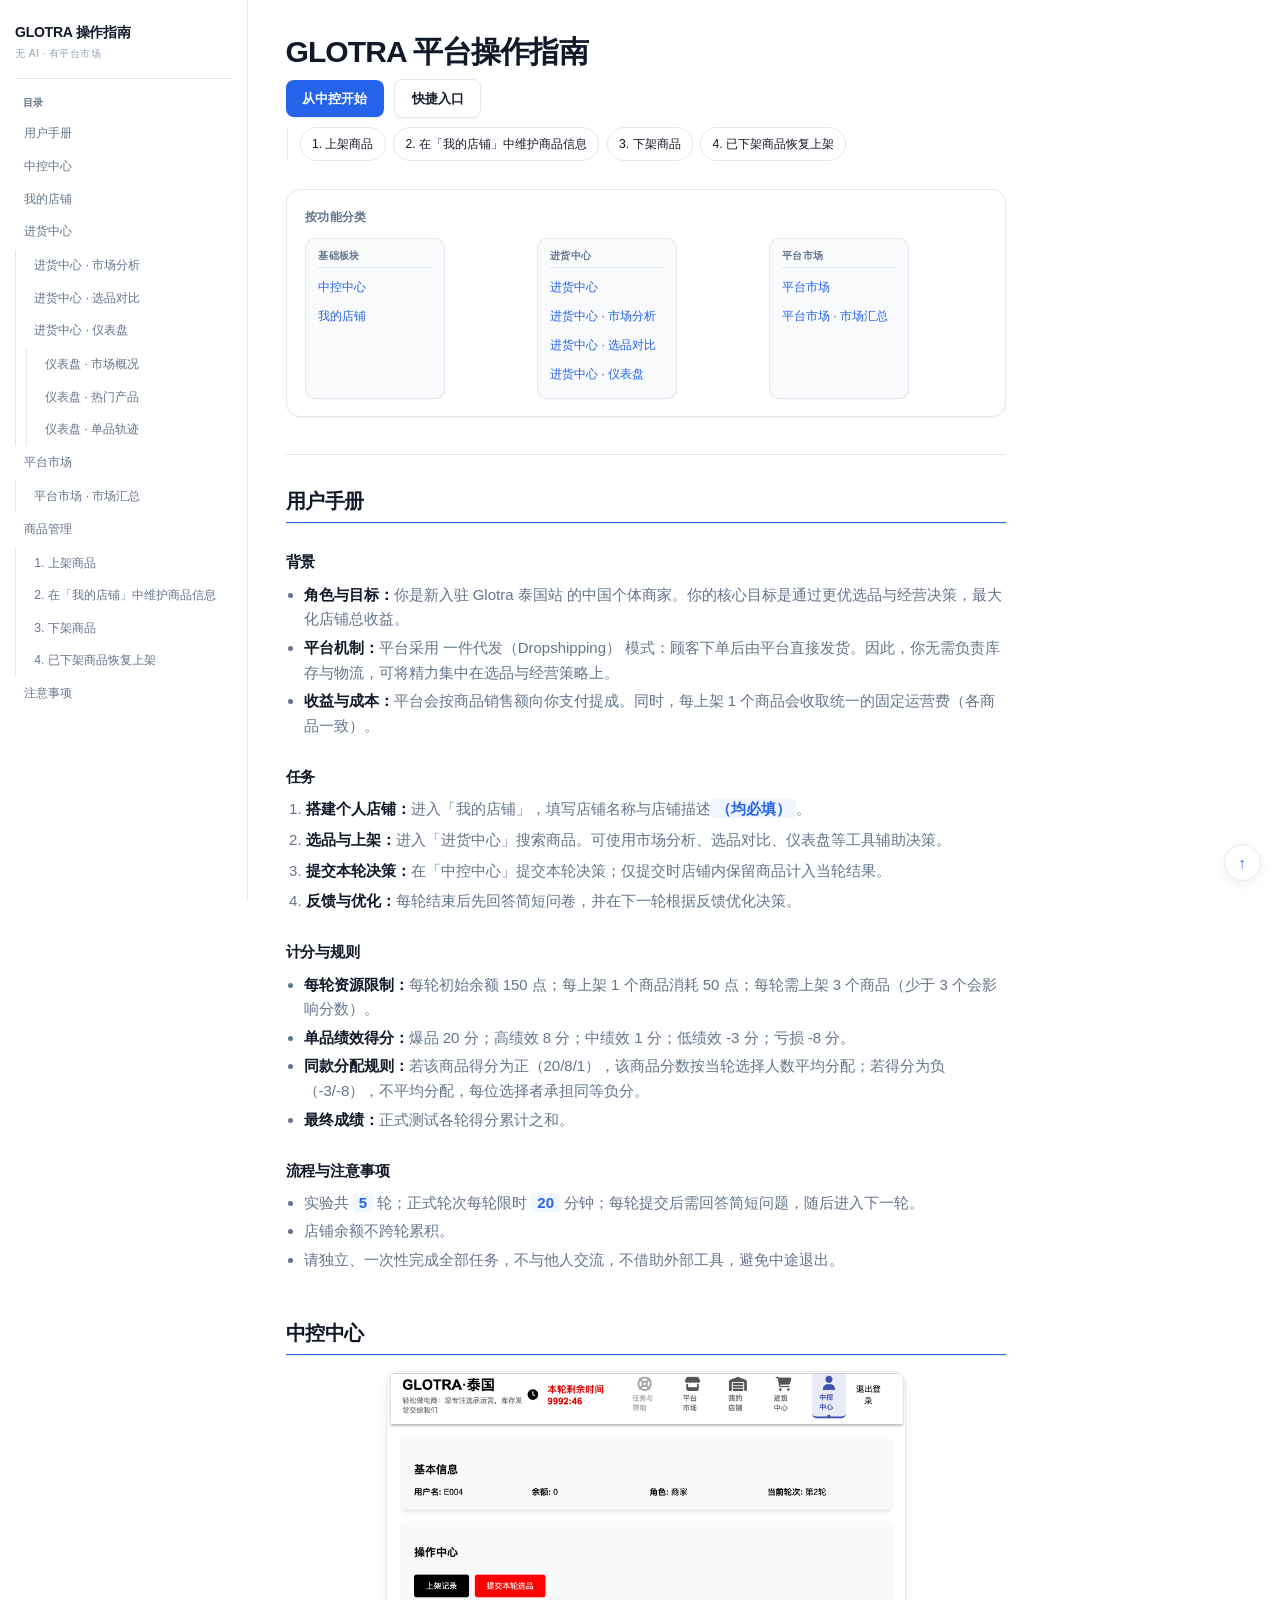
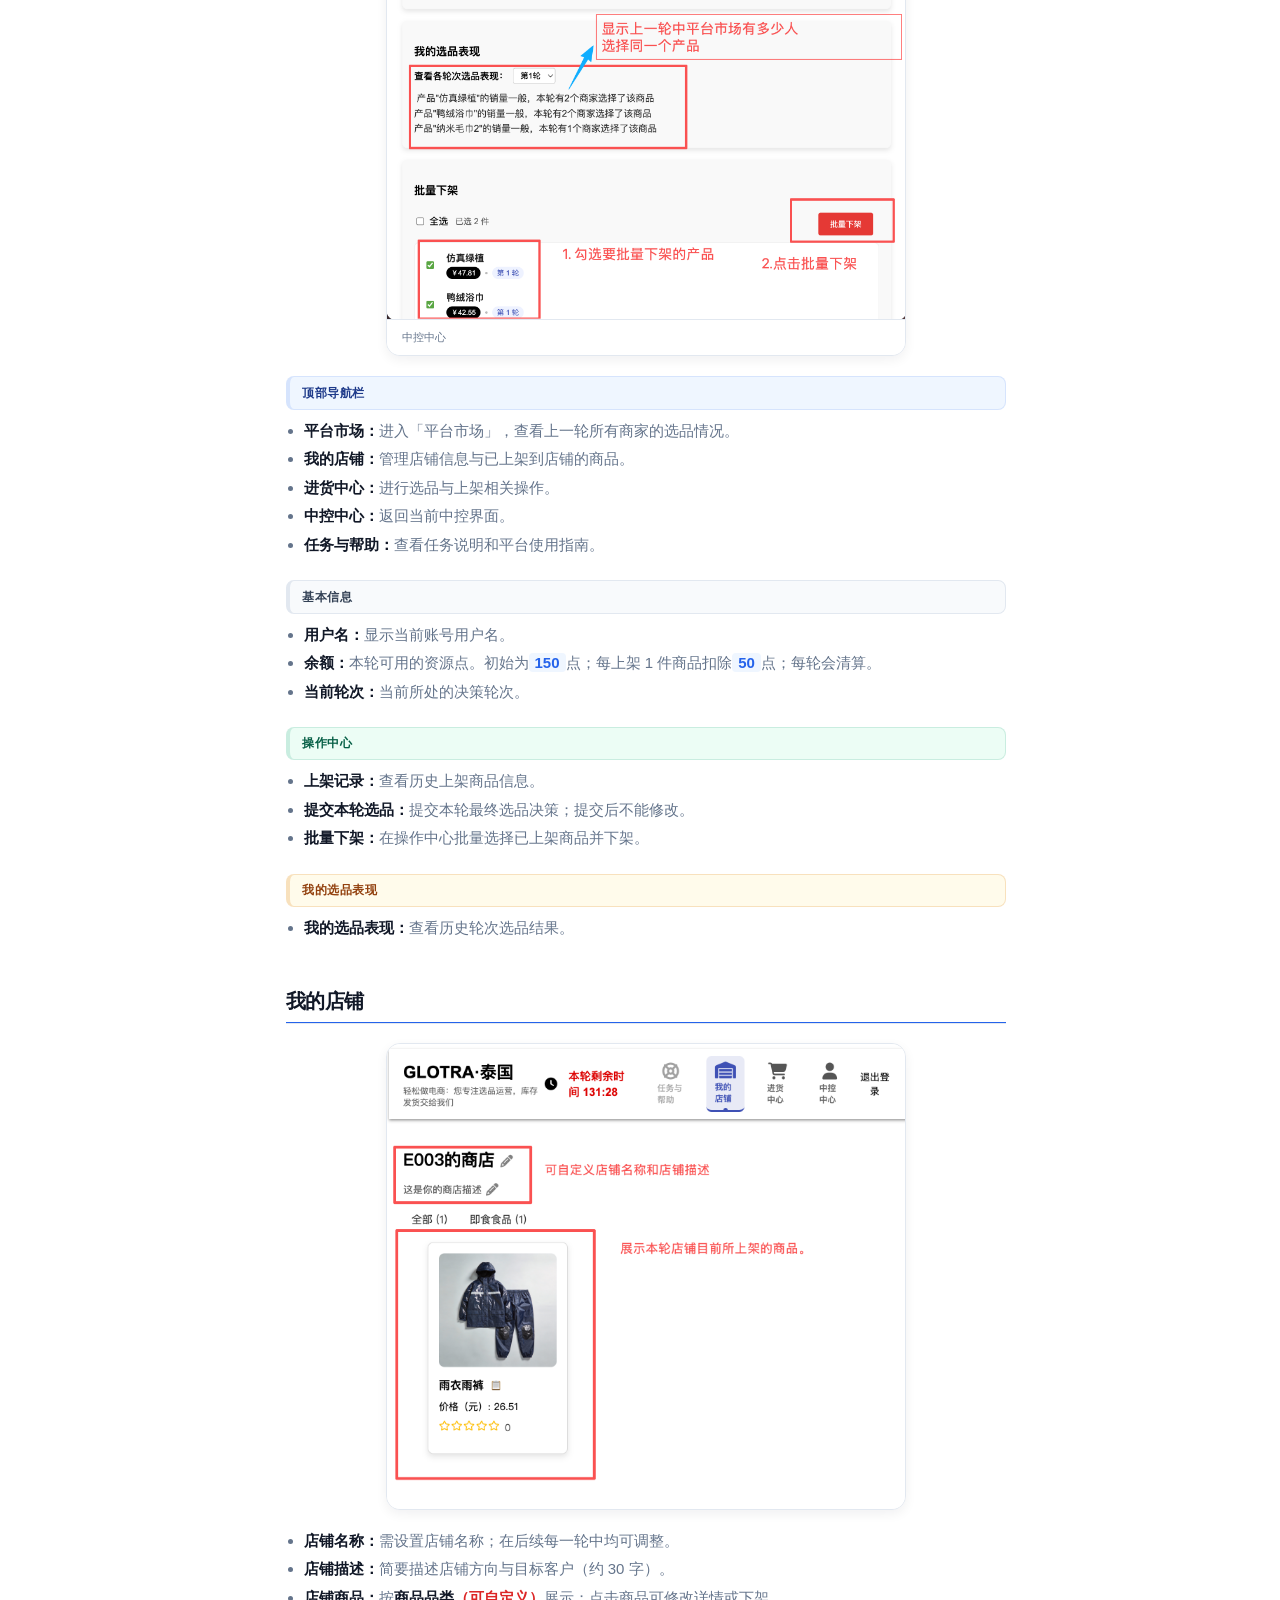
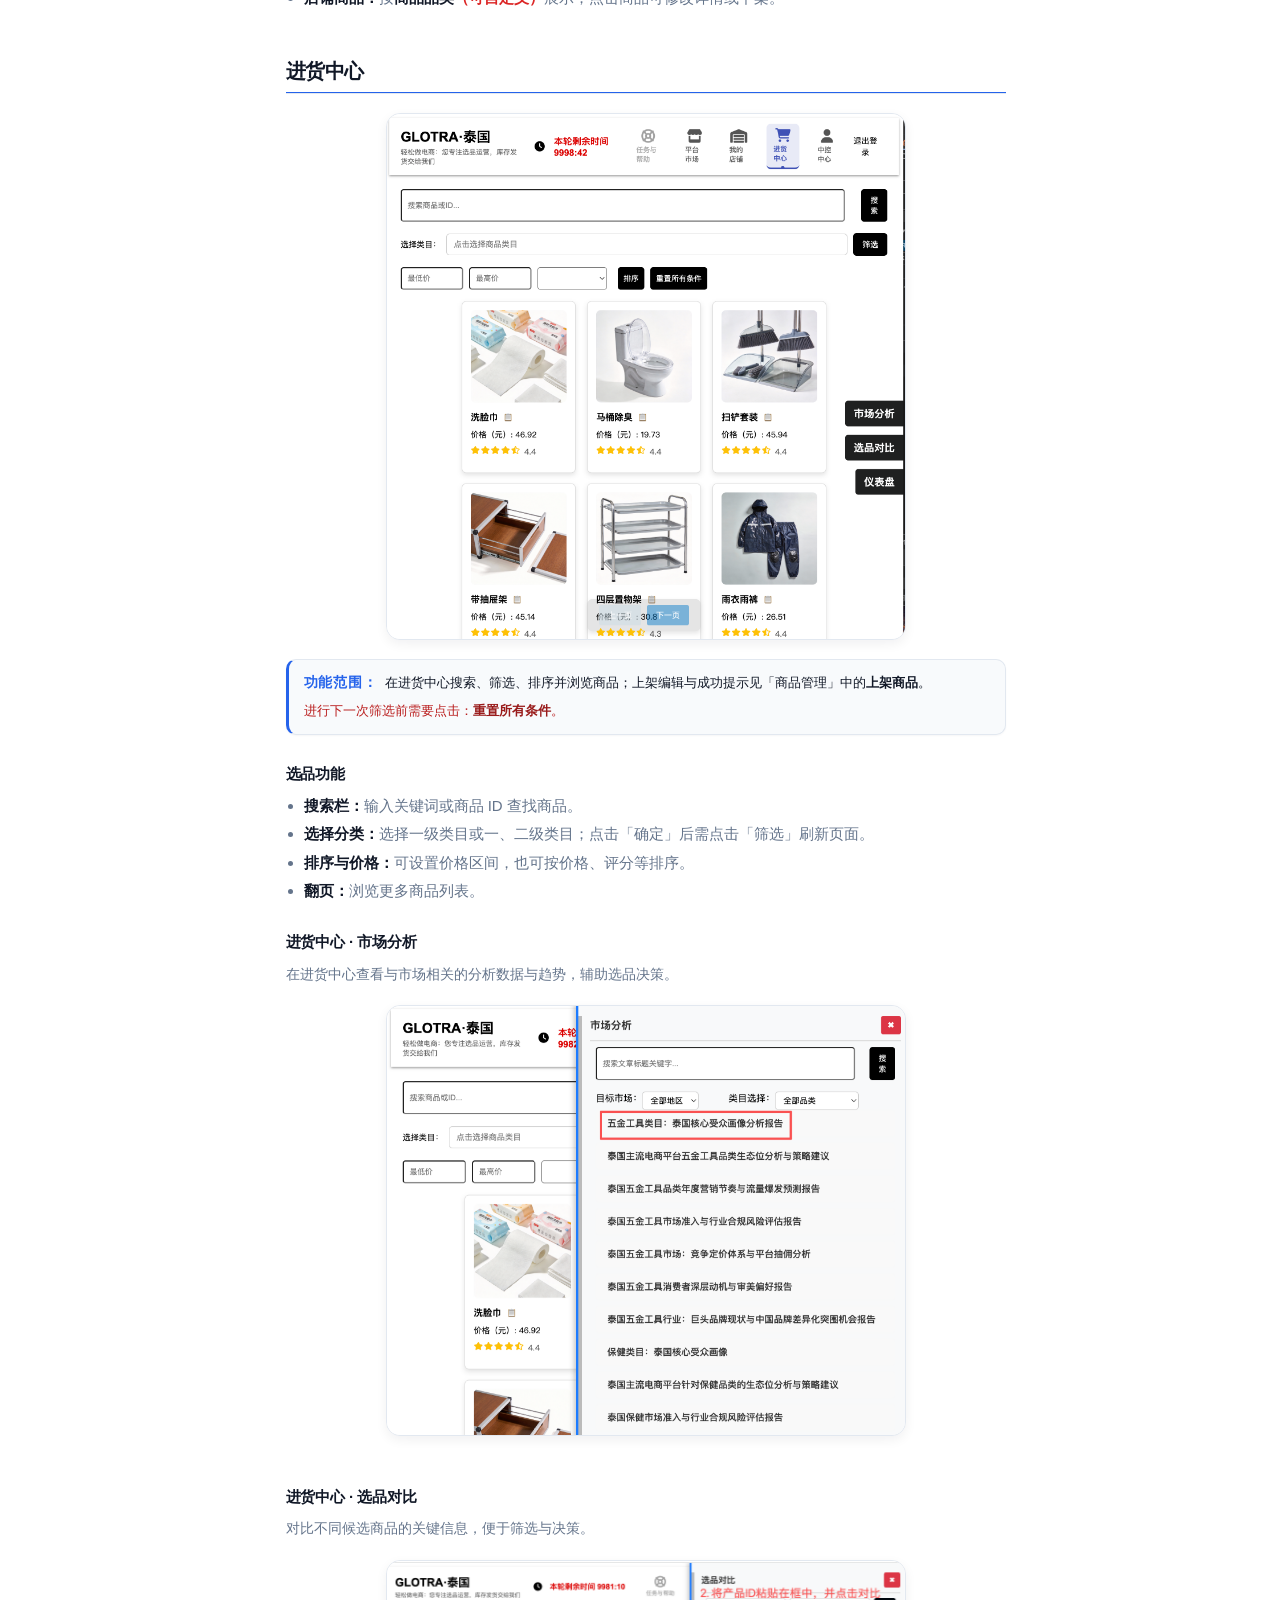
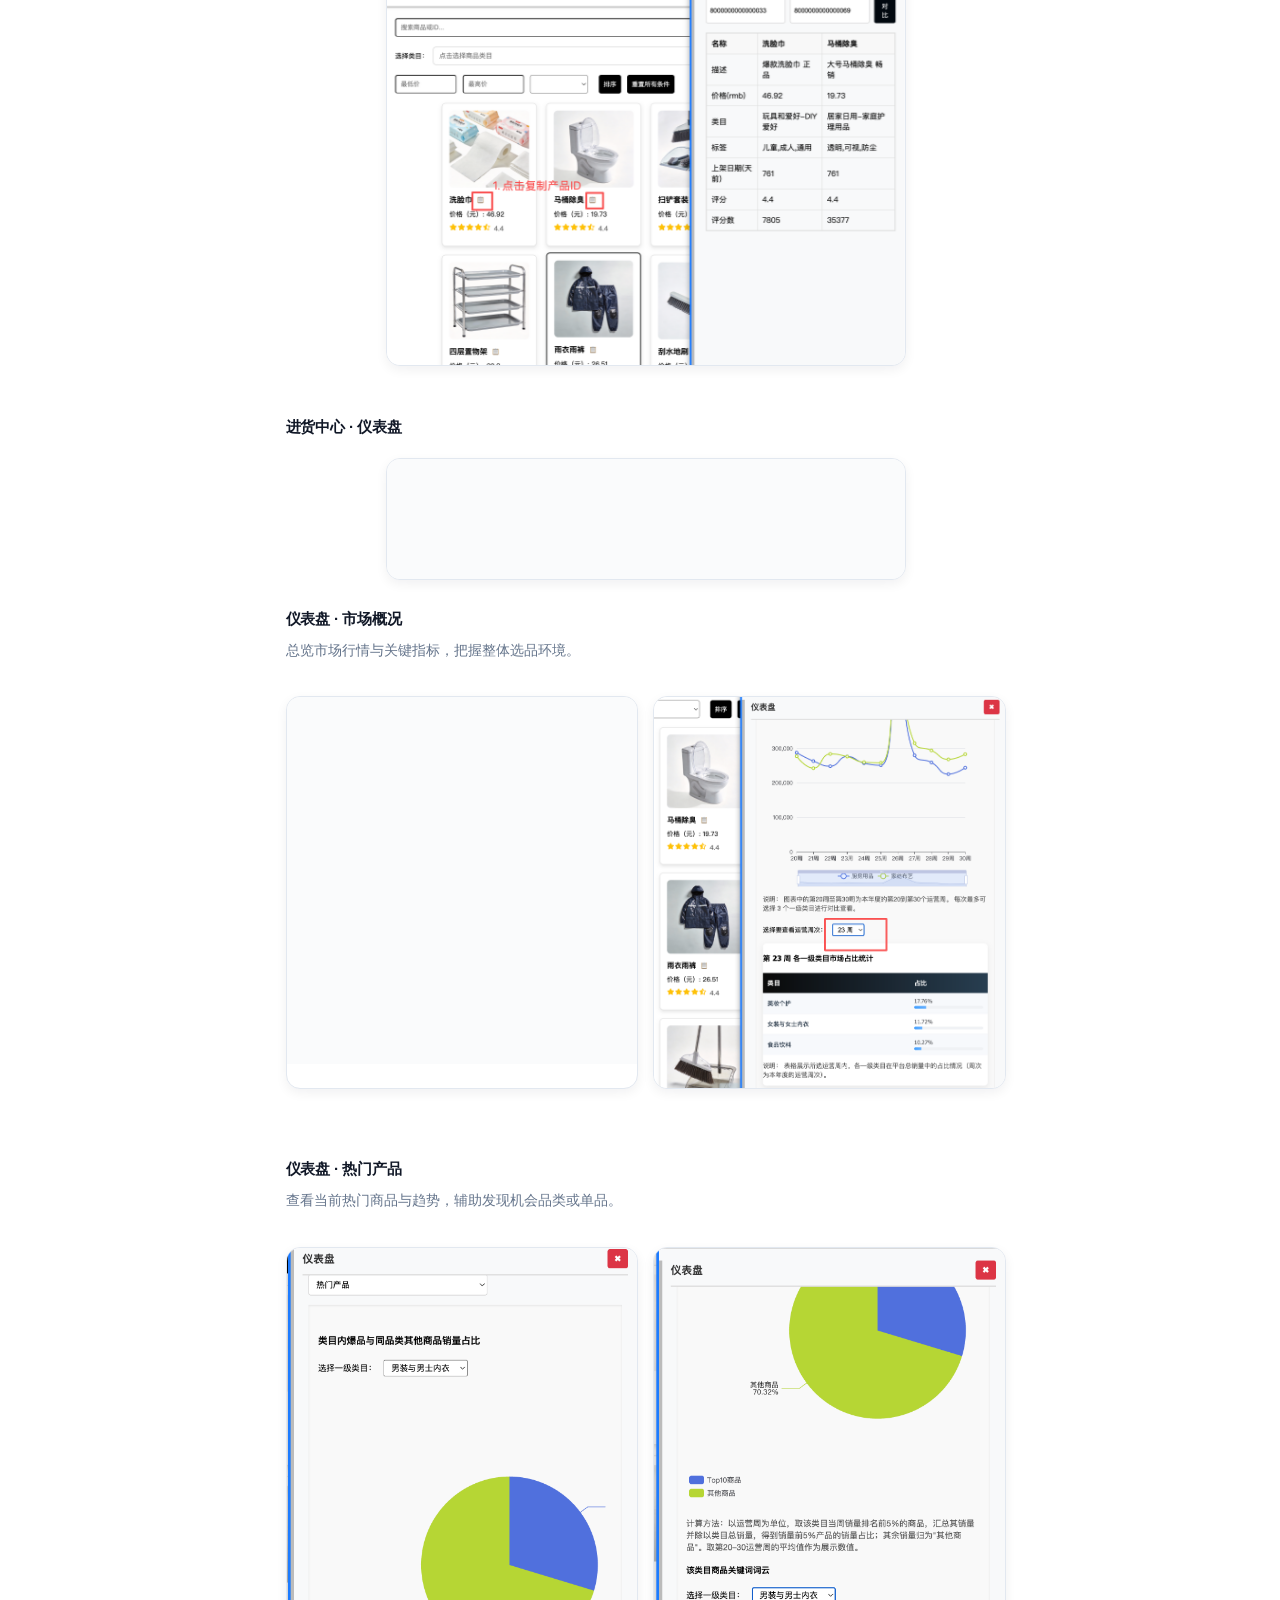
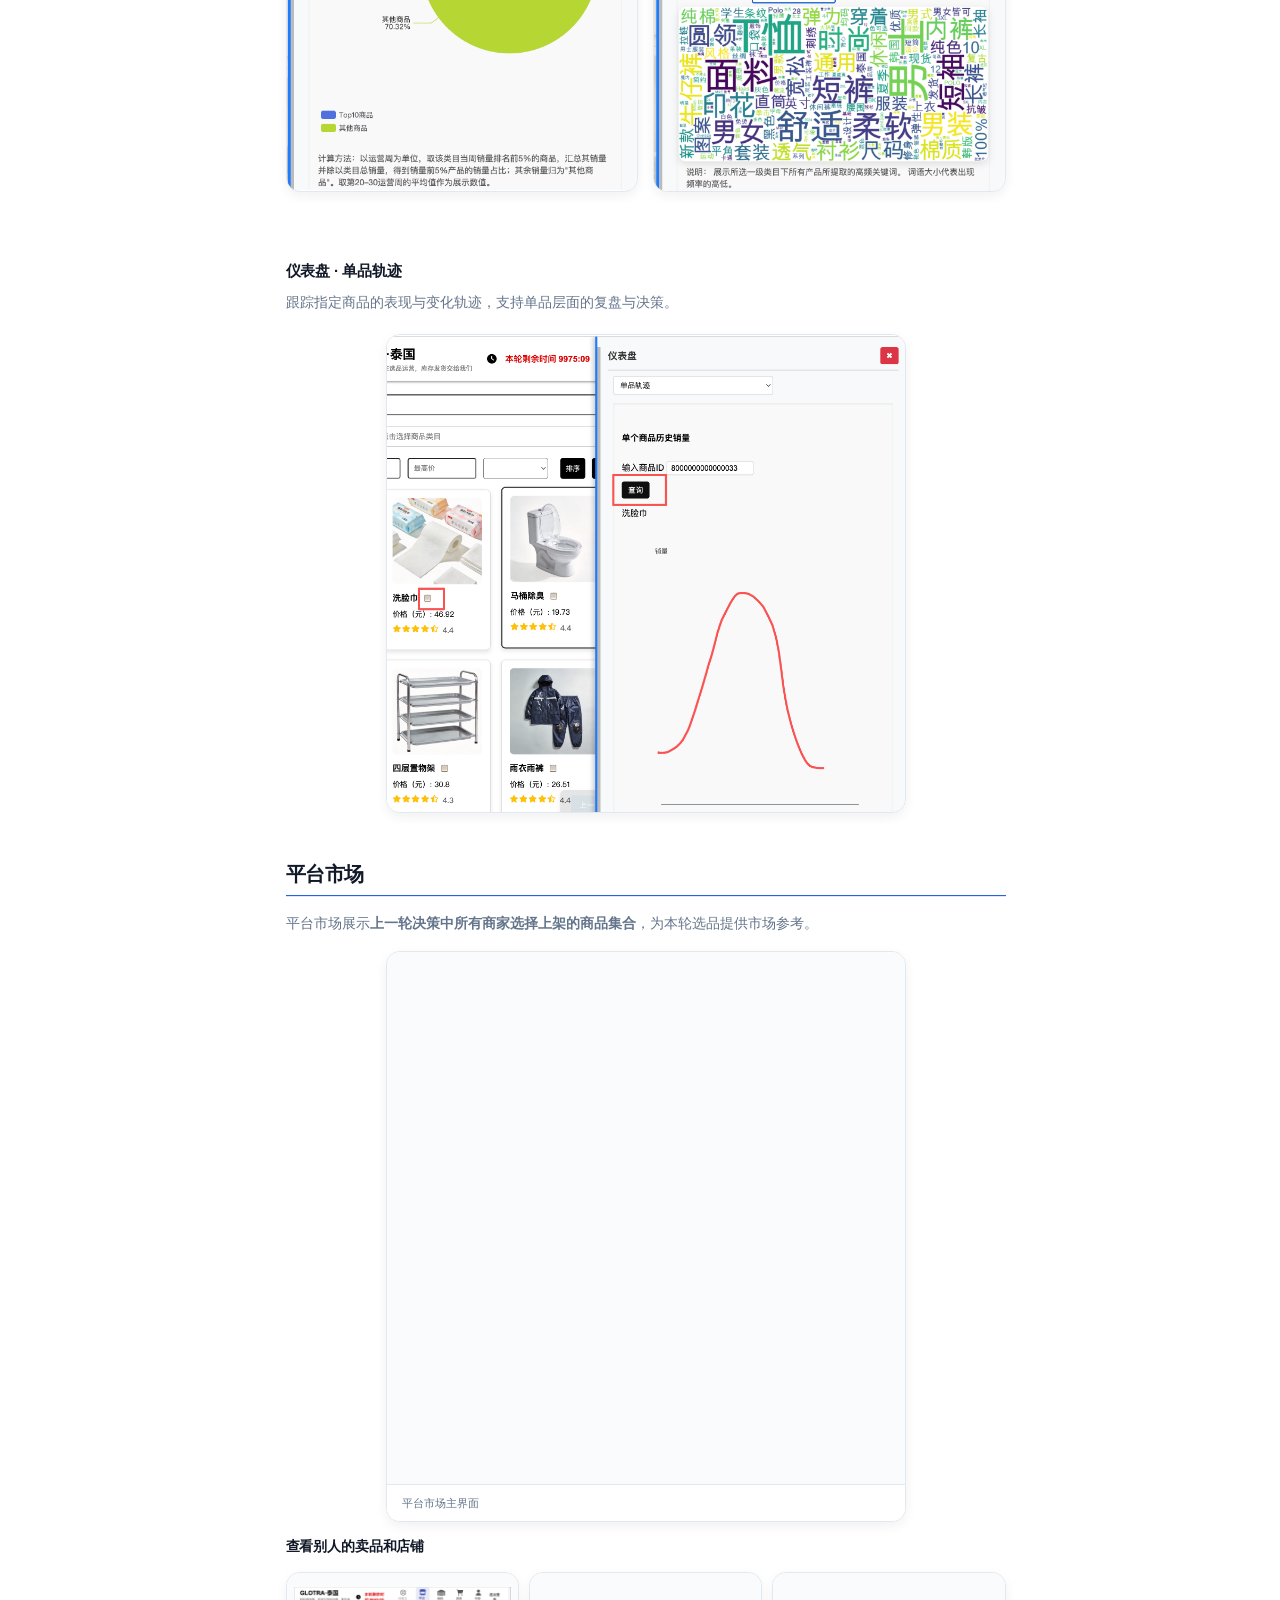
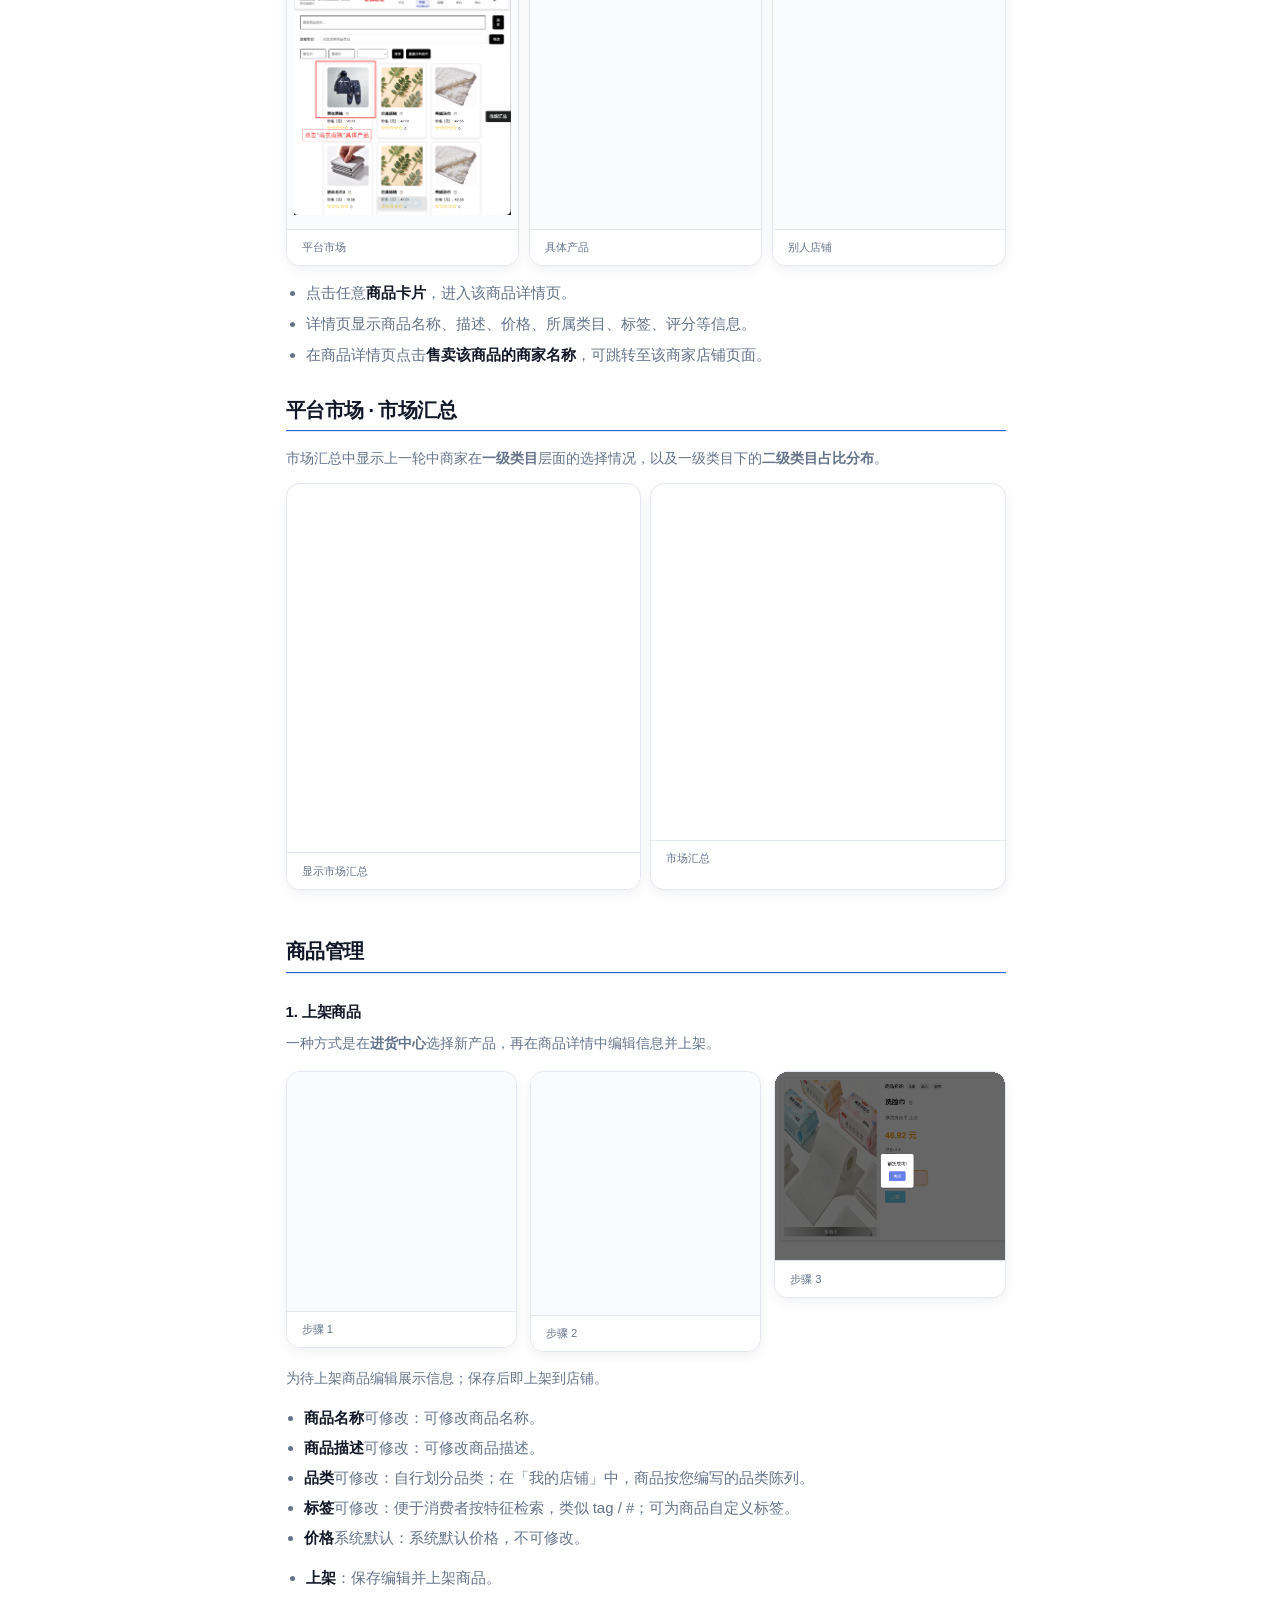
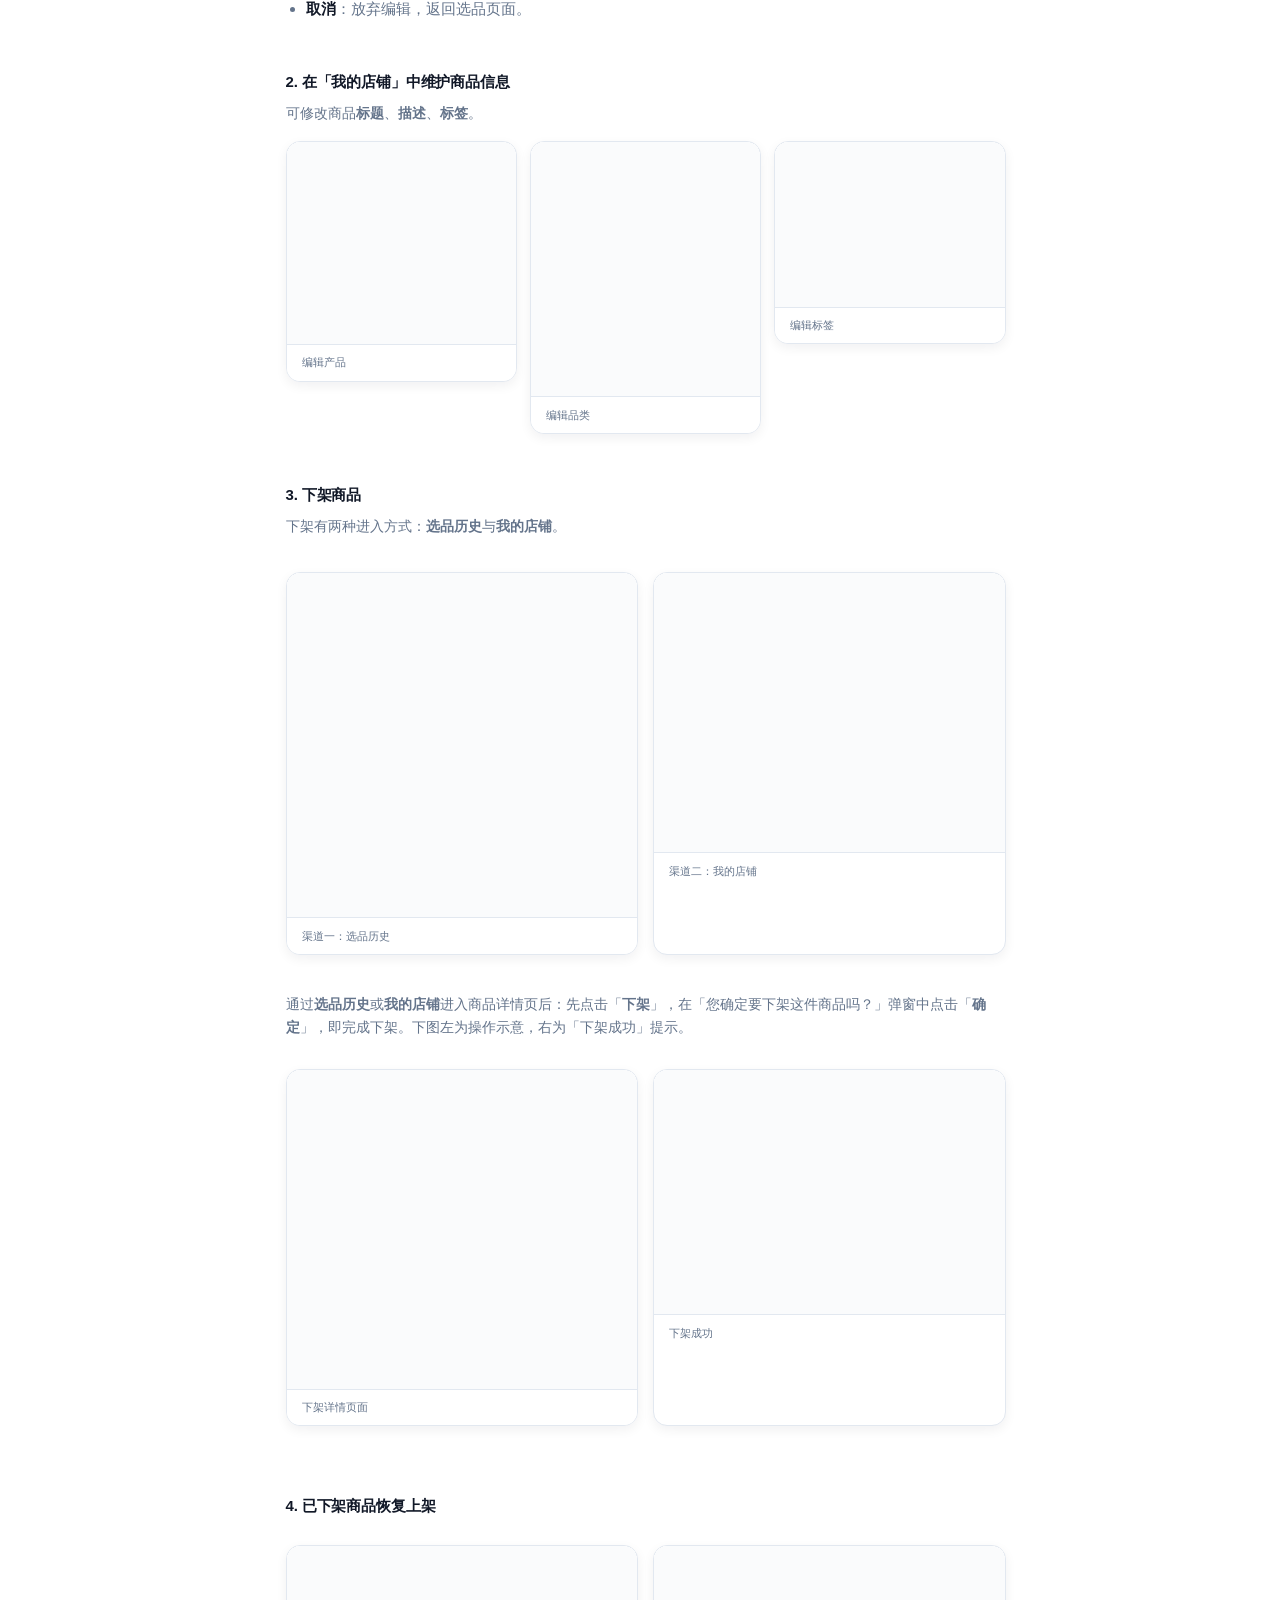
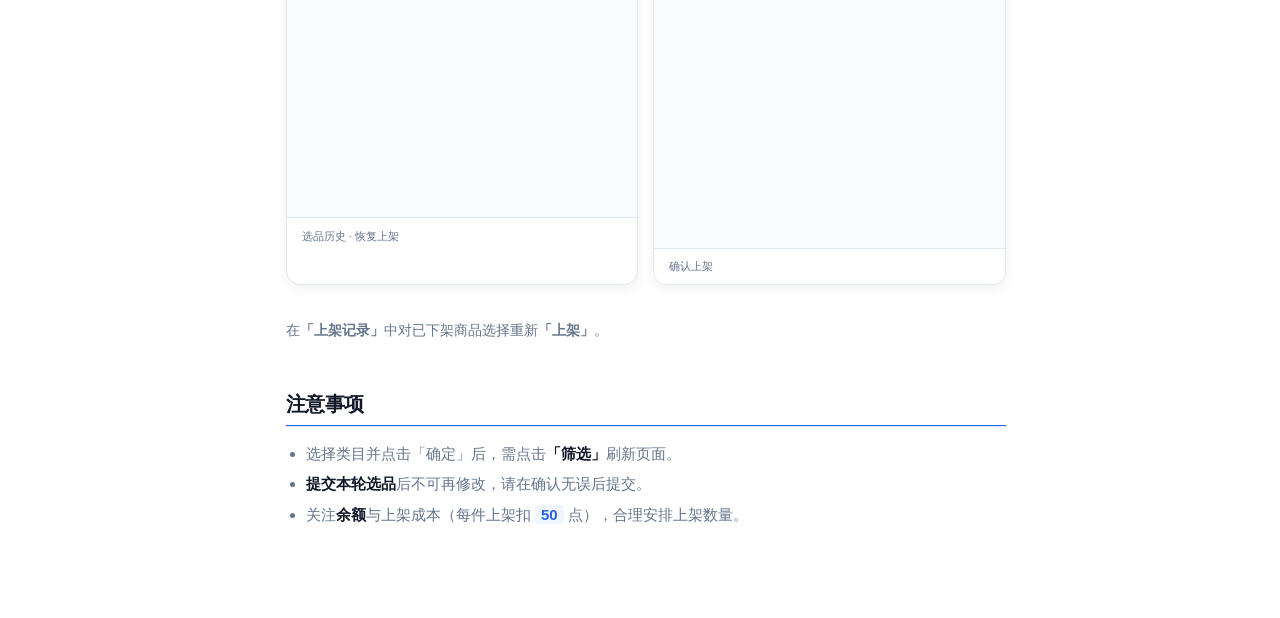
==== docs_static/no-ai-market.html @ b66e525b "add docs_static" ====
<!DOCTYPE html>
<html lang="zh-CN" data-manual-variant="no-ai-market">
  <head>
    <meta charset="utf-8" />
    <meta name="viewport" content="width=device-width, initial-scale=1" />
    <title>GLOTRA 平台操作指南（无 AI · 有平台市场）</title>
    <link rel="stylesheet" href="assets/css/manual.css" />
  </head>
  <body>
    <div class="layout">
      <aside class="nav-wrap" id="navWrap" aria-label="页面导航">
        <div class="nav-brand">
          GLOTRA 操作指南
          <small>无 AI · 有平台市场</small>
        </div>
        <nav aria-label="页面目录">
          <p class="nav-toc-label">目录</p>
          <ul class="nav-list" id="navList"></ul>
          <noscript>
            <p class="nav-noscript">请启用 JavaScript，侧栏目录将按正文标题自动生成。</p>
          </noscript>
        </nav>
      </aside>

      <main>
        <header class="hero" id="top">
          <h1>GLOTRA 平台操作指南</h1>
          <div class="hero-actions">
            <a class="btn btn-primary" href="#control">从中控开始</a>
            <a class="btn btn-ghost" href="#quick">快捷入口</a>
            <nav class="hero-actions__chips quick-links" aria-label="商品管理快捷入口">
              <a class="quick-link" href="#listing-edit">1. 上架商品</a>
              <a class="quick-link" href="#product-maintain">2. 在「我的店铺」中维护商品信息</a>
              <a class="quick-link" href="#product-delist">3. 下架商品</a>
              <a class="quick-link" href="#product-relist">4. 已下架商品恢复上架</a>
            </nav>
          </div>
          <div class="quick-groups" id="quick">
            <div class="quick-group quick-group--catalog">
              <h3>按功能分类</h3>
              <div class="quick-catalog quick-catalog--three" role="navigation" aria-label="按功能分类">
                <div class="quick-catalog__cluster">
                  <p class="quick-catalog__label">基础板块</p>
                  <ul class="quick-catalog__list">
                    <li><a class="quick-catalog__link" href="#control">中控中心</a></li>
                    <li><a class="quick-catalog__link" href="#shop">我的店铺</a></li>
                  </ul>
                </div>
                <div class="quick-catalog__cluster" data-manual="includeAI">
                  <p class="quick-catalog__label">进货中心</p>
                  <ul class="quick-catalog__list">
                    <li><a class="quick-catalog__link" href="#procurement">进货中心</a></li>
                    <li><a class="quick-catalog__link" href="#intelliselect">进货中心 · Intelliselect</a></li>
                  </ul>
                </div>
                <div class="quick-catalog__cluster" data-manual-not="includeAI">
                  <p class="quick-catalog__label">进货中心</p>
                  <ul class="quick-catalog__list">
                    <li><a class="quick-catalog__link" href="#procurement">进货中心</a></li>
                    <li><a class="quick-catalog__link" href="#procurement-market-analysis">进货中心 · 市场分析</a></li>
                    <li><a class="quick-catalog__link" href="#procurement-product-compare">进货中心 · 选品对比</a></li>
                    <li><a class="quick-catalog__link" href="#procurement-dashboard">进货中心 · 仪表盘</a></li>
                  </ul>
                </div>
                <div class="quick-catalog__cluster" data-manual="platformMarket">
                  <p class="quick-catalog__label">平台市场</p>
                  <ul class="quick-catalog__list">
                    <li><a class="quick-catalog__link" href="#market">平台市场</a></li>
                    <li><a class="quick-catalog__link" href="#market-stats">平台市场 · 市场汇总</a></li>
                  </ul>
                </div>
              </div>
            </div>
          </div>
        </header>

        <section id="handbook">
          <h2>用户手册</h2>
          <h3>背景</h3>
          <ul class="compact-items">
            <li><strong>角色与目标：</strong>你是新入驻 Glotra 泰国站 的中国个体商家。你的核心目标是通过更优选品与经营决策，最大化店铺总收益。</li>
            <li><strong>平台机制：</strong>平台采用 一件代发（Dropshipping） 模式：顾客下单后由平台直接发货。因此，你无需负责库存与物流，可将精力集中在选品与经营策略上。</li>
            <li><strong>收益与成本：</strong>平台会按商品销售额向你支付提成。同时，每上架 1 个商品会收取统一的固定运营费（各商品一致）。</li>
          </ul>

          <h3>任务</h3>
          <ol class="steps">
            <li><strong>搭建个人店铺：</strong>进入「我的店铺」，填写店铺名称与店铺描述<span class="manual-required-note">（均必填）</span>。</li>
            <li><strong>选品与上架：</strong>进入「进货中心」搜索商品。<span data-manual="procurementAnalytics">可使用市场分析、选品对比、仪表盘等工具辅助决策。</span></li>
            <li><strong>提交本轮决策：</strong>在「中控中心」提交本轮决策；仅提交时店铺内保留商品计入当轮结果。</li>
            <li><strong>反馈与优化：</strong>每轮结束后先回答简短问卷，并在下一轮根据反馈优化决策。</li>
          </ol>

          <h3>计分与规则</h3>
          <ul class="compact-items">
            <li><strong>每轮资源限制：</strong>每轮初始余额 150 点；每上架 1 个商品消耗 50 点；每轮需上架 3 个商品（少于 3 个会影响分数）。</li>
            <li><strong>单品绩效得分：</strong>爆品 20 分；高绩效 8 分；中绩效 1 分；低绩效 -3 分；亏损 -8 分。</li>
            <li><strong>同款分配规则：</strong>若该商品得分为正（20/8/1），该商品分数按当轮选择人数平均分配；若得分为负（-3/-8），不平均分配，每位选择者承担同等负分。</li>
            <li><strong>最终成绩：</strong>正式测试各轮得分累计之和。</li>
          </ul>

          <h3>流程与注意事项</h3>
          <ul class="compact-items">
            <li>实验共 <span data-manual-value="experimentRounds">5</span> 轮；正式轮次每轮限时 <span data-manual-value="roundTimeMinutes">20</span> 分钟；每轮提交后需回答简短问题，随后进入下一轮。</li>
            <li>店铺余额不跨轮累积。</li>
            <li>请独立、一次性完成全部任务，不与他人交流，不借助外部工具，避免中途退出。</li>
          </ul>
        </section>

        <!-- 中控 -->
        <section id="control">
          <h2>中控中心</h2>
          <figure class="figure control-center-figure">
            <img
              id="manualControlCenterImg"
              src="assets/images/中控中心_平台市场_绩效表现.png"
              alt="中控中心"
              loading="lazy"
              decoding="async"
            />
            <figcaption>中控中心</figcaption>
          </figure>

          <h3 class="control-h3 control-h3--nav">顶部导航栏</h3>
          <ul class="compact-items">
            <li data-manual="platformMarket"><strong>平台市场：</strong>进入「平台市场」，查看上一轮所有商家的选品情况。</li>
            <li><strong>我的店铺：</strong>管理店铺信息与已上架到店铺的商品。</li>
            <li><strong>进货中心：</strong>进行选品与上架相关操作。</li>
            <li><strong>中控中心：</strong>返回当前中控界面。</li>
            <li data-manual="controlNavTaskHelp"><strong>任务与帮助：</strong>查看任务说明和平台使用指南。</li>
          </ul>
          <h3 class="control-h3 control-h3--info">基本信息</h3>
          <ul class="compact-items">
            <li><strong>用户名：</strong>显示当前账号用户名。</li>
            <li><strong>余额：</strong>本轮可用的资源点。初始为<span data-manual-value="balanceInitial">150</span>点；每上架 1 件商品扣除<span data-manual-value="balancePerListing">50</span>点；每轮会清算。</li>
            <li><strong>当前轮次：</strong>当前所处的决策轮次。</li>
          </ul>
          <h3 class="control-h3 control-h3--ops">操作中心</h3>
          <ul class="compact-items">
            <li><strong>上架记录：</strong>查看历史上架商品信息。</li>
            <li><strong>提交本轮选品：</strong>提交本轮最终选品决策；提交后不能修改。</li>
            <li><strong>批量下架：</strong>在操作中心批量选择已上架商品并下架。</li>
          </ul>
          <h3 class="control-h3 control-h3--performance">我的选品表现</h3>
          <ul class="compact-items">
            <li><strong>我的选品表现：</strong>查看历史轮次选品结果。</li>
          </ul>
        </section>

        <!-- 我的店铺 -->
        <section id="shop">
          <h2>我的店铺</h2>
          <figure class="figure">
            <img src="assets/images/我的店铺.png" alt="我的店铺" loading="lazy" decoding="async" />
          </figure>
          <ul class="compact-items">
            <li><strong>店铺名称：</strong>需设置店铺名称；在后续每一轮中均可调整。</li>
            <li><strong>店铺描述：</strong>简要描述店铺方向与目标客户（约 30 字）。</li>
            <li><strong>店铺商品：</strong>按<strong>商品品类</strong><span class="manual-text-red">（可自定义）</span>展示；点击商品可修改详情或下架。</li>
          </ul>
        </section>

        <!-- 进货中心 -->
        <section id="procurement">
          <h2>进货中心</h2>
          <div class="procurement-figures">
            <div id="procurementDual" class="grid-2 procurement-figures__dual">
              <figure class="figure">
                <div class="figure-pair__media">
                  <img
                    id="manualProcurementImgMain"
                    class="figure-pair__img"
                    src="assets/images/进货中心_AI组.png"
                    alt="进货中心主界面"
                    loading="lazy"
                    decoding="async"
                  />
                  <div class="figure-pair__text" hidden>
                    <p class="figure-pair__note">左：进货中心主界面。若此栏无图，请将截图放入 <code>assets/images/</code> 对应文件后刷新。</p>
                  </div>
                </div>
              </figure>
              <figure class="figure">
                <div class="figure-pair__media">
                  <img
                    id="manualProcurementImgCategory"
                    class="figure-pair__img"
                    src="assets/images/进货中心_品类筛选_AI组.png"
                    alt="品类筛选"
                    loading="lazy"
                    decoding="async"
                  />
                  <div class="figure-pair__text" hidden>
                    <p class="figure-pair__note">右：品类筛选。若此栏无图，请将截图放入 <code>assets/images/</code> 对应文件后刷新。</p>
                  </div>
                </div>
              </figure>
            </div>
            <figure id="procurementSingle" class="figure" hidden>
              <img id="manualProcurementImgSingle" src="assets/images/进货中心_无AI_平台市场组.png" alt="进货中心" loading="lazy" decoding="async" />
            </figure>
          </div>
          <div class="section-capabilities">
            <div class="section-capabilities__line">
              <span class="section-capabilities__label">功能范围：</span>
              <p class="section-capabilities__text">在进货中心搜索、筛选、排序并浏览商品；上架编辑与成功提示见「商品管理」中的<strong>上架商品</strong>。</p>
            </div>
            <p class="procurement-attention procurement-attention--in-capabilities">进行下一次筛选前需要点击：<strong>重置所有条件</strong>。</p>
          </div>

          <h3>选品功能</h3>
          <ul class="compact-items">
            <li><strong>搜索栏：</strong>输入关键词或商品 ID 查找商品。</li>
            <li><strong>选择分类：</strong>选择一级类目或一、二级类目；点击「确定」后需点击「筛选」刷新页面。</li>
            <li><strong>排序与价格：</strong>可设置价格区间，也可按价格、评分等排序。</li>
            <li><strong>翻页：</strong>浏览更多商品列表。</li>
          </ul>

          <section id="procurement-market-analysis" data-manual="procurementAnalytics">
            <h3>进货中心 · 市场分析</h3>
            <p class="lead">在进货中心查看与市场相关的分析数据与趋势，辅助选品决策。</p>
            <figure class="figure">
              <div class="figure-pair__media">
                <img
                  class="figure-pair__img"
                  src="assets/images/进货中心_市场分析.png"
                  alt="进货中心 · 市场分析"
                  loading="lazy"
                  decoding="async"
                />
                <div class="figure-pair__text" hidden>
                  <p class="figure-pair__note">
                    若此栏无图，请将截图放入 <code>/Users/elaine_pro/Dropbox/Research Projects/1_AIVL_2025/AIVL_Sharing/Experiment materials/code/docs_static/assets/images/进货中心_市场分析.png</code> 后刷新。
                  </p>
                </div>
              </div>
            </figure>
          </section>

          <section id="procurement-product-compare" data-manual="procurementAnalytics">
            <h3>进货中心 · 选品对比</h3>
            <p class="lead">对比不同候选商品的关键信息，便于筛选与决策。</p>
            <figure class="figure">
              <div class="figure-pair__media">
                <img
                  class="figure-pair__img"
                  src="assets/images/进货中心_选品对比.png"
                  alt="进货中心 · 选品对比"
                  loading="lazy"
                  decoding="async"
                />
                <div class="figure-pair__text" hidden>
                  <p class="figure-pair__note">
                    若此栏无图，请将截图放入 <code>assets/images/进货中心_选品对比.png</code> 后刷新。
                  </p>
                </div>
              </div>
            </figure>
          </section>

          <section id="procurement-dashboard" data-manual="procurementAnalytics">
            <h3>进货中心 · 仪表盘</h3>
            <figure class="figure">
              <div class="figure-pair__media">
                <img
                  class="figure-pair__img"
                  src="assets/images/进货中心_仪表盘.png"
                  alt="进货中心 · 仪表盘"
                  loading="lazy"
                  decoding="async"
                />
              </div>
            </figure>
          <section id="dashboard-market-overview">
            <h3>仪表盘 · 市场概况</h3>
            <p class="lead">总览市场行情与关键指标，把握整体选品环境。</p>
            <div class="grid-2 procurement-figures__dual">
              <figure class="figure">
                <div class="figure-pair__media">
                  <img
                    class="figure-pair__img"
                    src="assets/images/进货中心_仪表盘_市场概况1.png"
                    alt="仪表盘 · 市场概况 1"
                    loading="lazy"
                    decoding="async"
                  />
                </div>
              </figure>
              <figure class="figure">
                <div class="figure-pair__media">
                  <img
                    class="figure-pair__img"
                    src="assets/images/进货中心_仪表盘_市场概况2.png"
                    alt="仪表盘 · 市场概况 2"
                    loading="lazy"
                    decoding="async"
                  />
                </div>
              </figure>
            </div>
          </section>
          <section id="dashboard-hot-products">
            <h3>仪表盘 · 热门产品</h3>
            <p class="lead">查看当前热门商品与趋势，辅助发现机会品类或单品。</p>
            <div class="grid-2 procurement-figures__dual">
              <figure class="figure">
                <div class="figure-pair__media">
                  <img
                    class="figure-pair__img"
                    src="assets/images/进货中心_仪表盘_热门产品1.png"
                    alt="仪表盘 · 热门产品 1"
                    loading="lazy"
                    decoding="async"
                  />
                </div>
              </figure>
              <figure class="figure">
                <div class="figure-pair__media">
                  <img
                    class="figure-pair__img"
                    src="assets/images/进货中心_仪表盘_热门产品2.png"
                    alt="仪表盘 · 热门产品 2"
                    loading="lazy"
                    decoding="async"
                  />
                </div>
              </figure>
            </div>
          </section>

          <section id="dashboard-product-trajectory">
              <h3>仪表盘 · 单品轨迹</h3>
              <p class="lead">跟踪指定商品的表现与变化轨迹，支持单品层面的复盘与决策。</p>
              <figure class="figure">
                <div class="figure-pair__media">
                  <img
                    class="figure-pair__img"
                    src="assets/images/进货中心_仪表盘_单品轨迹.png"
                    alt="仪表盘 · 单品轨迹"
                    loading="lazy"
                    decoding="async"
                  />
                  <div class="figure-pair__text" hidden>
                    <p class="figure-pair__note">
                      若此栏无图，请将截图放入 <code>assets/images/进货中心_仪表盘_单品轨迹.png</code> 后刷新。
                    </p>
                  </div>
                </div>
              </figure>
            </section>
          </section>

          <!-- 进货中心下一级：Intelliselect（由 MANUAL_CONFIG.includeAI 控制是否展示） -->
          <section id="intelliselect" data-manual="includeAI">
            <h3 class="procurement-intelliselect-title">进货中心 · Intelliselect</h3>
            <p class="lead">Intelliselect 可提供目标市场选品与市场咨询支持。</p>
            <div class="procurement-figures">
              <div class="grid-2 procurement-figures__dual">
                <figure class="figure">
                  <div class="figure-pair__media">
                    <img class="figure-pair__img" src="assets/images/AI对话进入.png" alt="进入 Intelliselect" loading="lazy" decoding="async" />
                    <div class="figure-pair__text" hidden>
                      <p class="figure-pair__note">左：进入 Intelliselect。若此栏无图，请将截图放入 <code>assets/images/</code> 对应文件后刷新。</p>
                    </div>
                  </div>
                </figure>
                <figure class="figure">
                  <div class="figure-pair__media">
                    <img class="figure-pair__img" src="assets/images/AI对话界面.png" alt="AI 对话界面" loading="lazy" decoding="async" />
                    <div class="figure-pair__text" hidden>
                      <p class="figure-pair__note">右：AI 对话界面。若此栏无图，请将截图放入 <code>assets/images/</code> 对应文件后刷新。</p>
                    </div>
                  </div>
                </figure>
              </div>
            </div>

            <h3>可询问的问题类型</h3>
            <ul class="compact-items">
              <li><strong>类目推荐：</strong>分析市场潜力，推荐适合切入经营的类目。示例：泰国市场有哪些具备增长空间、适合入驻的类目？</li>
              <li><strong>类目深问：</strong>针对指定类目，查询市场、竞争、消费需求等详细信息。示例：泰国香薰类目的市场规模、主要竞品和消费偏好是什么？</li>
              <li><strong>产品推荐：</strong>结合市场需求，推荐适合上架销售的具体产品。示例：适合在泰国线上销售的家居好物有哪些推荐？</li>
              <li><strong>产品深问：</strong>获取某款产品的卖点、定价、受众、市场表现等详情。示例：1731382176667044836 的产品特点、售价和用户反馈如何？</li>
              <li><strong>市场咨询：</strong>调研泰国整体市场环境，掌握消费者特征与需求。示例：泰国年轻消费群体的购物偏好和消费习惯是怎样的？</li>
            </ul>
          </section>
        </section>

        <!-- 平台市场 -->
        <section id="market" data-manual="platformMarket">
          <h2>平台市场</h2>
          <p class="lead">
            平台市场展示<strong>上一轮决策中所有商家选择上架的商品集合</strong>，为本轮选品提供市场参考。
          </p>
          <figure class="figure market-section-overview">
            <div class="figure-pair__media market-triple__media">
              <img
                class="figure-pair__img"
                src="assets/images/平台市场.png"
                alt="平台市场主界面"
                loading="lazy"
                decoding="async"
              />
            </div>
            <figcaption>平台市场主界面</figcaption>
          </figure>
          <p class="market-triple-subtitle">查看别人的卖品和店铺</p>
          <div class="market-triple-stack">
            <figure class="figure">
              <div class="figure-pair__media market-triple__media">
                <img
                  class="figure-pair__img"
                  src="assets/images/平台市场_准备具体产品.png"
                  alt="平台市场"
                  loading="lazy"
                  decoding="async"
                />
              </div>
              <figcaption>平台市场</figcaption>
            </figure>
            <div class="grid-2 market-triple-rest">
              <figure class="figure">
                <div class="figure-pair__media market-triple__media">
                  <img
                    class="figure-pair__img"
                    src="assets/images/平台市场_具体产品.png"
                    alt="具体产品"
                    loading="lazy"
                    decoding="async"
                  />
                </div>
                <figcaption>具体产品</figcaption>
              </figure>
              <figure class="figure">
                <div class="figure-pair__media market-triple__media">
                  <img
                    class="figure-pair__img"
                    src="assets/images/平台市场_别人店铺.png"
                    alt="别人店铺"
                    loading="lazy"
                    decoding="async"
                  />
                </div>
                <figcaption>别人店铺</figcaption>
              </figure>
            </div>
          </div>
          <ul class="steps">
            <li>点击任意<strong>商品卡片</strong>，进入该商品详情页。</li>
            <li>详情页显示商品名称、描述、价格、所属类目、标签、评分等信息。</li>
            <li>在商品详情页点击<strong>售卖该商品的商家名称</strong>，可跳转至该商家店铺页面。</li>
          </ul>

          <!-- 平台市场下一级：市场汇总 / 榜单 -->
          <section id="market-stats">
            <h3 class="market-stats-heading">平台市场 · 市场汇总</h3>
            <p class="lead market-stats-blurb">
              市场汇总中显示上一轮中商家在<strong>一级类目</strong>层面的选择情况，以及一级类目下的<strong>二级类目占比分布</strong>。
            </p>
            <div class="grid-2 market-stats-images">
              <figure class="figure">
                <img
                  src="assets/images/平台市场_显示市场汇总.png"
                  alt="显示市场汇总入口"
                  loading="lazy"
                  decoding="async"
                />
                <figcaption>显示市场汇总</figcaption>
              </figure>
              <figure class="figure">
                <img
                  src="assets/images/平台市场_市场汇总.png"
                  alt="平台市场 · 市场汇总"
                  loading="lazy"
                  decoding="async"
                />
                <figcaption>市场汇总</figcaption>
              </figure>
            </div>
          </section>
        </section>

        <!-- 商品管理 -->
        <section id="products">
          <h2>商品管理</h2>

          <section id="listing-edit">
            <h3>1. 上架商品</h3>
            <p class="lead">一种方式是在<strong>进货中心</strong>选择新产品，再在商品详情中编辑信息并上架。</p>
            <div class="grid-3 listing-edit-figures listing-edit-figures--listing">
              <figure class="figure">
                <div class="figure-pair__media">
                  <img
                    class="figure-pair__img"
                    src="assets/images/进货中心_AI组_平台市场_1.png"
                    alt="上架流程 步骤 1"
                    loading="lazy"
                    decoding="async"
                  />
                  <div class="figure-pair__text" hidden>
                    <p class="figure-pair__note">
                      步骤 1。若此栏无图，请将截图放入
                      <code>assets/images/进货中心_AI组_平台市场_1.png</code> 后刷新。
                    </p>
                  </div>
                </div>
                <figcaption>步骤 1</figcaption>
              </figure>
              <figure class="figure">
                <div class="figure-pair__media">
                  <img
                    class="figure-pair__img"
                    src="assets/images/进货中心_AI组_平台市场_2.png"
                    alt="上架流程 步骤 2"
                    loading="lazy"
                    decoding="async"
                  />
                  <div class="figure-pair__text" hidden>
                    <p class="figure-pair__note">
                      步骤 2。若此栏无图，请将截图放入
                      <code>assets/images/进货中心_AI组_平台市场_2.png</code> 后刷新。
                    </p>
                  </div>
                </div>
                <figcaption>步骤 2</figcaption>
              </figure>
              <figure class="figure">
                <div class="figure-pair__media">
                  <img
                    class="figure-pair__img"
                    src="assets/images/进货中心_AI组_平台市场_3.png"
                    alt="上架流程 步骤 3"
                    loading="lazy"
                    decoding="async"
                  />
                  <div class="figure-pair__text" hidden>
                    <p class="figure-pair__note">
                      步骤 3。若此栏无图，请将截图放入
                      <code>assets/images/进货中心_AI组_平台市场_3.png</code> 后刷新。
                    </p>
                  </div>
                </div>
                <figcaption>步骤 3</figcaption>
              </figure>
            </div>
            <p class="lead">为待上架商品编辑展示信息；保存后即上架到店铺。</p>

            <ul class="compact-items compact-items-inline">
              <li>
                <strong>商品名称</strong>可修改：可修改商品名称。
              </li>
              <li>
                <strong>商品描述</strong>可修改：可修改商品描述。
              </li>
              <li>
                <strong>品类</strong>可修改：自行划分品类；在「我的店铺」中，商品按您编写的品类陈列。
              </li>
              <li>
                <strong>标签</strong>可修改：便于消费者按特征检索，类似 tag / #；可为商品自定义标签。
              </li>
              <li>
                <strong>价格</strong>系统默认：系统默认价格，不可修改。
              </li>
            </ul>
            <ul class="steps">
              <li><strong>上架</strong>：保存编辑并上架商品。</li>
              <li><strong>取消</strong>：放弃编辑，返回选品页面。</li>
            </ul>
          </section>

          <section id="product-maintain">
            <h3>2. 在「我的店铺」中维护商品信息</h3>
            <p class="lead">可修改商品<strong>标题</strong>、<strong>描述</strong>、<strong>标签</strong>。</p>
            <div class="grid-3 listing-edit-figures listing-edit-figures--listing product-maintain-figures">
              <figure class="figure">
                <div class="figure-pair__media">
                  <img
                    class="figure-pair__img"
                    src="assets/images/我的店铺_编辑产品1.png"
                    alt="我的店铺：编辑产品"
                    loading="lazy"
                    decoding="async"
                  />
                  <div class="figure-pair__text" hidden>
                    <p class="figure-pair__note">
                      编辑产品。若此栏无图，请将截图放入
                      <code>assets/images/我的店铺_编辑产品1.png</code> 后刷新。
                    </p>
                  </div>
                </div>
                <figcaption>编辑产品</figcaption>
              </figure>
              <figure class="figure">
                <div class="figure-pair__media">
                  <img
                    class="figure-pair__img"
                    src="assets/images/我的店铺_编辑品类2.png"
                    alt="我的店铺：编辑品类"
                    loading="lazy"
                    decoding="async"
                  />
                  <div class="figure-pair__text" hidden>
                    <p class="figure-pair__note">
                      编辑品类。若此栏无图，请将截图放入
                      <code>assets/images/我的店铺_编辑品类2.png</code> 后刷新。
                    </p>
                  </div>
                </div>
                <figcaption>编辑品类</figcaption>
              </figure>
              <figure class="figure">
                <div class="figure-pair__media">
                  <img
                    class="figure-pair__img"
                    src="assets/images/我的店铺_编辑标签3.png"
                    alt="我的店铺：编辑标签"
                    loading="lazy"
                    decoding="async"
                  />
                  <div class="figure-pair__text" hidden>
                    <p class="figure-pair__note">
                      编辑标签。若此栏无图，请将截图放入
                      <code>assets/images/我的店铺_编辑标签3.png</code> 后刷新。
                    </p>
                  </div>
                </div>
                <figcaption>编辑标签</figcaption>
              </figure>
            </div>
          </section>

          <section id="product-delist">
            <h3>3. 下架商品</h3>
            <p class="lead">下架有两种进入方式：<strong>选品历史</strong>与<strong>我的店铺</strong>。</p>
            <div class="grid-2 listing-edit-figures">
              <figure class="figure">
                <div class="figure-pair__media">
                  <img
                    class="figure-pair__img"
                    src="assets/images/选品历史.png"
                    alt="渠道一：选品历史"
                    loading="lazy"
                    decoding="async"
                  />
                  <div class="figure-pair__text" hidden>
                    <p class="figure-pair__note">渠道一：选品历史。若此栏无图，请将截图放入 <code>assets/images/选品历史.png</code> 后刷新。</p>
                  </div>
                </div>
                <figcaption>渠道一：选品历史</figcaption>
              </figure>
              <figure class="figure">
                <div class="figure-pair__media">
                  <img
                    class="figure-pair__img"
                    src="assets/images/我的店铺_下架.png"
                    alt="渠道二：我的店铺"
                    loading="lazy"
                    decoding="async"
                  />
                  <div class="figure-pair__text" hidden>
                    <p class="figure-pair__note">渠道二：我的店铺。若此栏无图，请将截图放入 <code>assets/images/我的店铺_下架.png</code> 后刷新。</p>
                  </div>
                </div>
                <figcaption>渠道二：我的店铺</figcaption>
              </figure>
            </div>
            <p class="lead product-delist-steps-intro">
              通过<strong>选品历史</strong>或<strong>我的店铺</strong>进入商品详情页后：先点击「<strong>下架</strong>」，在「您确定要下架这件商品吗？」弹窗中点击「<strong>确定</strong>」，即完成下架。下图左为操作示意，右为「下架成功」提示。
            </p>
            <div class="grid-2 listing-edit-figures product-delist-followup">
              <figure class="figure">
                <div class="figure-pair__media">
                  <img
                    class="figure-pair__img"
                    src="assets/images/商品下架.png"
                    alt="下架详情页面"
                    loading="lazy"
                    decoding="async"
                  />
                  <div class="figure-pair__text" hidden>
                    <p class="figure-pair__note">下架详情页面。若此栏无图，请将截图放入 <code>assets/images/商品下架.png</code> 后刷新。</p>
                  </div>
                </div>
                <figcaption>下架详情页面</figcaption>
              </figure>
              <figure class="figure">
                <div class="figure-pair__media">
                  <img
                    class="figure-pair__img"
                    src="assets/images/下架成功.png"
                    alt="下架成功"
                    loading="lazy"
                    decoding="async"
                  />
                  <div class="figure-pair__text" hidden>
                    <p class="figure-pair__note">下架成功。若此栏无图，请将截图放入 <code>assets/images/下架成功.png</code> 后刷新。</p>
                  </div>
                </div>
                <figcaption>下架成功</figcaption>
              </figure>
            </div>
          </section>

          <section id="product-relist">
            <h3>4. 已下架商品恢复上架</h3>
            <div class="grid-2 listing-edit-figures product-relist-figures">
              <figure class="figure">
                <div class="figure-pair__media">
                  <img
                    class="figure-pair__img"
                    src="assets/images/选品历史_恢复上架.png"
                    alt="选品历史：恢复上架"
                    loading="lazy"
                    decoding="async"
                  />
                  <div class="figure-pair__text" hidden>
                    <p class="figure-pair__note">
                      选品历史中恢复上架。若此栏无图，请将截图放入
                      <code>assets/images/选品历史_恢复上架.png</code> 后刷新。
                    </p>
                  </div>
                </div>
                <figcaption>选品历史 · 恢复上架</figcaption>
              </figure>
              <figure class="figure">
                <div class="figure-pair__media">
                  <img
                    class="figure-pair__img"
                    src="assets/images/恢复上架_上架.png"
                    alt="恢复上架：确认上架"
                    loading="lazy"
                    decoding="async"
                  />
                  <div class="figure-pair__text" hidden>
                    <p class="figure-pair__note">
                      恢复上架操作。若此栏无图，请将截图放入
                      <code>assets/images/恢复上架_上架.png</code> 后刷新。
                    </p>
                  </div>
                </div>
                <figcaption>确认上架</figcaption>
              </figure>
            </div>
            <p class="lead">在<strong>「上架记录」</strong>中对已下架商品选择重新<strong>「上架」</strong>。</p>
          </section>
        </section>

        <!-- 注意事项 -->
        <section id="notes">
          <h2>注意事项</h2>
          <ul class="steps">
            <li>选择类目并点击「确定」后，需点击<strong>「筛选」</strong>刷新页面。</li>
            <li><strong>提交本轮选品</strong>后不可再修改，请在确认无误后提交。</li>
            <li>
              关注<strong>余额</strong>与上架成本（每件上架扣
              <span data-manual-value="balancePerListing">50</span>
              点），合理安排上架数量。
            </li>
          </ul>
        </section>
      </main>
    </div>

    <a class="back-top" href="#top" title="回到顶部" aria-label="回到顶部">↑</a>
    <script src="assets/js/manual-config.js"></script>
    <script src="assets/js/manual-apply-variant.js"></script>
    <script src="assets/js/manual-init.js"></script>
  </body>
</html>
---- docs_static/assets/css/manual.css ----
/* GLOTRA 平台操作指南 — 静态手册样式（简洁 / 易读） */

:root {
  --bg: #ffffff;
  --bg-sidebar: #ffffff;
  --surface: #ffffff;
  --text: #111827;
  --muted: #64748b;
  --muted-light: #94a3b8;
  --border: #e2e8f0;
  --border-strong: #cbd5e1;
  --accent: #2563eb;
  --accent-hover: #1d4ed8;
  --accent-soft: #eff6ff;
  --accent-ring: rgba(37, 99, 235, 0.12);
  --warn-bg: #fffbeb;
  --warn-border: #fde68a;
  --radius: 10px;
  --radius-lg: 14px;
  --shadow: 0 1px 2px rgba(15, 23, 42, 0.04);
  --shadow-md: 0 4px 12px rgba(15, 23, 42, 0.06);
  --nav-width: 248px;
  --content-max: 720px;
  /* 正文内截图/配图最大宽度（小于正文栏，避免显得过大） */
  --figure-max-width: 520px;
  --font-sans: "SF Pro Text", "Segoe UI", "PingFang SC", "Hiragino Sans GB",
    "Microsoft YaHei", sans-serif;
}

*,
*::before,
*::after {
  box-sizing: border-box;
}

[hidden] {
  display: none !important;
}

/** 由 MANUAL_CONFIG 注入的数值（轮次、时长、余额等） */
span[data-manual-value] {
  font-weight: 700;
  color: var(--accent);
  background: var(--accent-soft);
  padding: 0.08em 0.4em;
  border-radius: 4px;
  white-space: nowrap;
}

.manual-text-red {
  color: #dc2626;
  font-weight: 600;
}

/** 正文内「必填」等短提示的高亮（与 data-manual-value 视觉一致） */
.manual-required-note {
  font-weight: 700;
  color: var(--accent);
  background: var(--accent-soft);
  padding: 0.08em 0.35em;
  border-radius: 4px;
  white-space: nowrap;
}

html {
  scroll-behavior: smooth;
  font-size: 15px;
}

body {
  margin: 0;
  font-family: var(--font-sans);
  font-size: 1rem;
  line-height: 1.65;
  color: var(--text);
  background: var(--bg);
  -webkit-font-smoothing: antialiased;
}

a {
  color: var(--accent);
  text-decoration: none;
  transition: color 0.15s ease, background 0.15s ease, border-color 0.15s ease;
}

a:hover {
  color: var(--accent-hover);
}

.layout {
  display: flex;
  min-height: 100vh;
  align-items: flex-start;
  gap: 0;
}

/* —— 侧栏 —— */
.nav-wrap {
  position: sticky;
  top: 0;
  align-self: flex-start;
  width: var(--nav-width);
  min-height: 100vh;
  padding: 1.5rem 1rem 2rem;
  background: var(--bg-sidebar);
  border-right: 1px solid var(--border);
  flex-shrink: 0;
}

.nav-brand {
  font-weight: 650;
  font-size: 0.9375rem;
  line-height: 1.35;
  letter-spacing: -0.02em;
  color: var(--text);
  margin-bottom: 0.25rem;
  padding-bottom: 1.125rem;
  border-bottom: 1px solid var(--border);
}

.nav-brand small {
  display: block;
  font-weight: 500;
  font-size: 0.6875rem;
  letter-spacing: 0.04em;
  text-transform: uppercase;
  color: var(--muted-light);
  margin-top: 0.375rem;
}

.nav-toc-label {
  margin: 1rem 0 0.5rem;
  padding: 0 0.5rem;
  font-size: 0.6875rem;
  letter-spacing: 0.06em;
  text-transform: uppercase;
  color: var(--muted);
  font-weight: 600;
}

.nav-noscript {
  margin: 0.5rem 0 0;
  padding: 0 0.5rem;
  font-size: 0.75rem;
  color: var(--muted);
  line-height: 1.45;
}

.nav-list {
  list-style: none;
  margin: 0;
  padding: 0;
}

.nav-group-title {
  margin-top: 0.75rem;
  margin-bottom: 0.35rem;
  padding: 0 0.5rem;
  font-size: 0.6875rem;
  color: var(--muted);
  font-weight: 600;
}

.nav-group-title:first-child {
  margin-top: 0.15rem;
}

.nav-sub {
  padding-left: 0;
}

.nav-list--nested {
  list-style: none;
  margin: 0.2rem 0 0;
  padding: 0 0 0 0.65rem;
  border-left: 1px solid var(--border);
}

.nav-sub--nested a {
  font-size: 0.78rem;
  padding-top: 0.25rem;
  padding-bottom: 0.25rem;
}

.nav-list a {
  display: block;
  padding: 0.4rem 0.5rem;
  margin: 0.1rem 0;
  border-radius: 6px;
  color: var(--muted);
  font-size: 0.8125rem;
  line-height: 1.4;
  text-decoration: none;
  border: 1px solid transparent;
}

.nav-list a:hover {
  background: var(--surface);
  color: var(--accent);
  box-shadow: var(--shadow);
}

.nav-list a:focus-visible {
  outline: 2px solid var(--accent);
  outline-offset: 2px;
}

.nav-toggle {
  display: none;
  width: 100%;
  margin-top: 0.75rem;
  padding: 0.6rem 0.75rem;
  font: inherit;
  font-size: 0.875rem;
  border: 1px solid var(--border);
  border-radius: 8px;
  background: var(--surface);
  cursor: pointer;
  color: var(--text);
}

/* —— 主内容 —— */
main {
  flex: 1;
  min-width: 0;
  padding: 2.25rem 2.5rem 4rem;
  max-width: calc(var(--content-max) + 5rem);
  background: var(--bg);
}

section {
  scroll-margin-top: 1.25rem;
  margin-bottom: 3.25rem;
}

section:last-of-type {
  margin-bottom: 2rem;
}

/* 进货中心内嵌子板块 */
#procurement #intelliselect {
  margin-top: 2rem;
}

/* Intelliselect 小节标题：与主章 h2（「进货中心」）同版式；侧栏仍为进货中心下缩进一级 */
#procurement #intelliselect > h3.procurement-intelliselect-title {
  margin: 0 0 1rem;
  font-size: 1.3125rem;
  font-weight: 700;
  letter-spacing: -0.025em;
  line-height: 1.25;
  padding-bottom: 0.625rem;
  border-bottom: 1px solid var(--border);
  box-shadow: inset 0 -1px 0 var(--accent);
  display: block;
  width: 100%;
  color: var(--text);
}

/* 平台市场内嵌子板块 */
#market #market-stats {
  margin-top: 2rem;
}

/* 与主章 h2「平台市场」同版式；侧栏为平台市场下缩进一级 */
#market #market-stats > h3.market-stats-heading {
  margin: 0 0 1rem;
  font-size: 1.3125rem;
  font-weight: 700;
  letter-spacing: -0.025em;
  line-height: 1.25;
  padding-bottom: 0.625rem;
  border-bottom: 1px solid var(--border);
  box-shadow: inset 0 -1px 0 var(--accent);
  display: block;
  width: 100%;
  color: var(--text);
}

#market #market-stats .market-stats-images {
  min-width: 0;
}

#market #market-stats .market-stats-images.grid-2 {
  margin: 0 0 0.875rem;
  gap: 0.65rem;
}

#market #market-stats .market-stats-images .figure {
  margin: 0;
}

#market #market-stats .market-stats-blurb {
  margin: 0 0 0.75rem;
}

/* 平台市场：总览大图（竖向不锁定高度；宽度与正文其它 .figure 一致，最大 520px） */
#market .market-section-overview {
  margin: 0.65rem auto 1rem;
}

#market .market-section-overview .market-triple__media {
  display: block;
  height: auto;
  min-height: 0;
  background: #fafbfc;
  padding: 0.5rem;
  box-sizing: border-box;
}

#market .market-section-overview .figure-pair__img {
  display: block;
  width: 100%;
  max-width: 100%;
  height: auto;
  max-height: none;
  object-fit: contain;
}

/* 平台市场：三节截图前的小标题（浏览他人商品与店铺） */
#market .market-triple-subtitle {
  margin: 1rem 0 0.45rem;
  font-size: 0.9375rem;
  font-weight: 600;
  letter-spacing: -0.01em;
  line-height: 1.4;
  color: var(--text);
}

/* Hero */
.hero {
  padding: 0 0 2.5rem;
  margin-bottom: 2.25rem;
  border-bottom: 1px solid var(--border);
}

.hero h1 {
  margin: 0 0 0.625rem;
  font-size: clamp(1.625rem, 4vw, 2rem);
  font-weight: 700;
  letter-spacing: -0.03em;
  line-height: 1.2;
  color: var(--text);
}

.hero-actions {
  display: flex;
  flex-wrap: wrap;
  align-items: center;
  gap: 0.625rem;
  margin-bottom: 1.875rem;
}

/* 与「从中控开始」「快捷入口」同一行：商品管理 1–4 快捷链（药丸样式） */
.hero-actions__chips {
  display: flex;
  flex-wrap: wrap;
  gap: 0.5rem;
  align-items: center;
  margin: 0;
  margin-left: 0.125rem;
  padding-left: 0.75rem;
  border-left: 1px solid var(--border);
}

.btn {
  display: inline-flex;
  align-items: center;
  justify-content: center;
  padding: 0.5rem 1.125rem;
  font-size: 0.875rem;
  font-weight: 600;
  border-radius: 8px;
  border: none;
  cursor: pointer;
  text-decoration: none;
  font-family: inherit;
  transition: transform 0.12s ease, box-shadow 0.12s ease, filter 0.12s ease;
}

.btn:active {
  transform: scale(0.98);
}

.btn-primary {
  background: var(--accent);
  color: #fff;
  box-shadow: 0 1px 2px var(--accent-ring);
}

.btn-primary:hover {
  filter: brightness(1.06);
  text-decoration: none;
  color: #fff;
}

.btn-ghost {
  background: var(--surface);
  color: var(--text);
  border: 1px solid var(--border);
  box-shadow: var(--shadow);
}

.btn-ghost:hover {
  border-color: var(--border-strong);
  background: var(--surface);
  text-decoration: none;
  color: var(--accent);
}

.quick-groups {
  display: grid;
  grid-template-columns: 1fr;
  gap: 0.875rem;
}

.quick-group {
  border: 1px solid var(--border);
  border-radius: var(--radius-lg);
  padding: 1.125rem 1.25rem;
  background: var(--surface);
  box-shadow: var(--shadow);
}

.quick-group h3 {
  margin: 0 0 0.75rem;
  font-size: 0.8125rem;
  font-weight: 600;
  letter-spacing: 0.02em;
  color: var(--muted);
}

.quick-links {
  display: flex;
  flex-wrap: wrap;
  gap: 0.5rem;
}

.quick-link {
  display: inline-flex;
  align-items: center;
  justify-content: center;
  padding: 0.375rem 0.75rem;
  border: 1px solid var(--border);
  border-radius: 999px;
  color: var(--text);
  font-size: 0.8125rem;
  text-decoration: none;
  background: var(--bg);
}

.quick-link:hover {
  border-color: var(--accent);
  color: var(--accent);
  background: var(--accent-soft);
  text-decoration: none;
}

/* 首页「按功能分类」：三大板块一行多列均分（仅两板块时自动两列；窄屏纵排） */
.quick-group--catalog .quick-catalog--three {
  display: grid;
  grid-template-columns: repeat(auto-fit, minmax(10.5rem, 1fr));
  gap: 0.75rem 1rem;
  align-items: stretch;
}

.quick-catalog__cluster {
  min-width: 0;
  width: 140px;
  justify-self: start;
  padding: 0.65rem 0.8rem;
  border-radius: var(--radius);
  background: #f8fafc;
  border: 1px solid var(--border);
  box-shadow: 0 1px 2px rgba(15, 23, 42, 0.04);
}

.quick-catalog__label {
  margin: 0 0 0.45rem;
  padding-bottom: 0.35rem;
  border-bottom: 1px solid var(--border);
  font-size: 0.6875rem;
  font-weight: 700;
  letter-spacing: 0.04em;
  color: var(--muted);
  line-height: 1.3;
}

.quick-catalog__list {
  margin: 0;
  padding: 0;
  list-style: none;
  display: flex;
  flex-direction: column;
  gap: 0.2rem;
}

.quick-catalog__link {
  display: block;
  padding: 0.28rem 0;
  font-size: 0.8125rem;
  font-weight: 500;
  color: var(--accent);
  text-decoration: none;
  line-height: 1.45;
  border-radius: 4px;
}

.quick-catalog__link:hover {
  color: var(--accent-hover);
  text-decoration: underline;
  text-underline-offset: 0.12em;
}

/* 章节标题：全宽底边线，更利落 */
h2 {
  margin: 0 0 1rem;
  font-size: 1.3125rem;
  font-weight: 700;
  letter-spacing: -0.025em;
  line-height: 1.25;
  padding-bottom: 0.625rem;
  border-bottom: 1px solid var(--border);
  box-shadow: inset 0 -1px 0 var(--accent);
  display: block;
  width: 100%;
}

h3 {
  margin: 1.75rem 0 0.5rem;
  font-size: 1rem;
  font-weight: 600;
  letter-spacing: -0.01em;
  color: var(--text);
}

/* 中控页：四个功能块小标题，与正文列表区分 */
#control .control-h3 {
  margin: 1.5rem 0 0.6rem;
  font-size: 0.8125rem;
  font-weight: 700;
  letter-spacing: 0.04em;
  line-height: 1.35;
  padding: 0.5rem 0.75rem 0.5rem 0.85rem;
  border-radius: 8px;
  border: 1px solid transparent;
  border-left-width: 4px;
  border-left-style: solid;
}

#control .control-h3:first-of-type {
  margin-top: 1.35rem;
}

#control .control-h3--nav {
  border-left-color: var(--accent);
  background: var(--accent-soft);
  color: #1e3a8a;
  border-color: rgba(37, 99, 235, 0.12);
}

#control .control-h3--info {
  border-left-color: #64748b;
  background: #f8fafc;
  color: #334155;
  border-color: var(--border);
}

#control .control-h3--ops {
  border-left-color: #059669;
  background: #ecfdf5;
  color: #065f46;
  border-color: rgba(5, 150, 105, 0.15);
}

#control .control-h3--performance {
  border-left-color: #d97706;
  background: #fffbeb;
  color: #92400e;
  border-color: rgba(217, 119, 6, 0.2);
}

#control .control-center-figure {
  margin-top: 0.5rem;
  margin-bottom: 1rem;
}

.lead {
  margin: 0 0 1rem;
  color: var(--muted);
  font-size: 0.9375rem;
  line-height: 1.7;
}

/* 章节内：概括本板块支持哪些能力（与下方条目列表区分） */
.section-capabilities {
  display: flex;
  flex-direction: column;
  gap: 0.45rem;
  margin: 0 0 1.125rem;
  padding: 0.75rem 1rem 0.85rem;
  border-radius: var(--radius);
  border: 1px solid var(--border);
  background: #f8fafc;
  border-left: 3px solid var(--accent);
  box-shadow: var(--shadow);
}

.section-capabilities__line {
  display: flex;
  flex-direction: row;
  flex-wrap: wrap;
  align-items: baseline;
  gap: 0.35rem 0.5rem;
}

.section-capabilities__label {
  flex-shrink: 0;
  margin: 0;
  font-size: 0.9375rem;
  font-weight: 700;
  letter-spacing: 0.06em;
  color: var(--accent);
}

.section-capabilities__text {
  margin: 0;
  flex: 1 1 12rem;
  min-width: 0;
  font-size: 0.875rem;
  line-height: 1.65;
  color: var(--text);
}

/* 进货中心 · 功能范围块内红色提示 */
.procurement-attention {
  margin: 0.4rem 0 0;
  padding-left: 1.2rem;
  font-size: 0.875rem;
  line-height: 1.55;
  color: #b91c1c;
}

.procurement-attention--in-capabilities {
  margin: 0;
  padding-left: 0;
}

.procurement-attention strong {
  font-weight: 700;
  color: #991b1b;
}

.steps {
  margin: 0 0 1rem;
  padding-left: 1.35rem;
}

.steps li {
  margin-bottom: 0.4rem;
  color: var(--muted);
}

.steps li strong {
  color: var(--text);
}

.compact-items {
  margin: 0.25rem 0 1rem;
  padding-left: 1.2rem;
}

.compact-items li {
  margin: 0.25rem 0;
  color: var(--muted);
}

.compact-items strong {
  color: var(--text);
}

.compact-items-inline li {
  margin: 0.35rem 0;
}

.grid-2 {
  display: grid;
  grid-template-columns: 1fr 1fr;
  gap: 1rem;
  margin: 1rem 0;
}

/* 平台市场：三图同一行并列（窄屏见 @media max-width:880px 改为纵排） */
.market-triple-stack {
  display: flex;
  flex-direction: row;
  flex-wrap: nowrap;
  gap: 0.65rem;
  margin: 1rem 0;
  align-items: stretch;
}

.market-triple-stack > .figure {
  margin: 0;
  max-width: none;
}

/* 去掉中间包裹层在布局中的盒子，使三个 figure 同为 flex 子项并排 */
.market-triple-stack .market-triple-rest.grid-2 {
  display: contents;
  margin: 0;
}

.market-triple-stack .market-triple-rest .figure {
  margin: 0;
  max-width: none;
}

.market-triple-stack .figure {
  flex: 1 1 0;
  min-width: 0;
}

.market-triple-stack .figure .market-triple__media {
  display: flex;
  align-items: center;
  justify-content: center;
  height: 256px;
  min-height: 256px;
  background: #fafbfc;
  padding: 0.5rem;
  box-sizing: border-box;
}

/* 进货中心：两张主界面图并列，单格内占满栏宽（不受单图 520px 限制） */
.procurement-figures__dual.grid-2 .figure {
  max-width: 100%;
  margin-left: 0;
  margin-right: 0;
}

.procurement-figures {
  margin: 1.25rem 0;
}

.procurement-figures .procurement-figures__dual.grid-2 {
  margin-top: 0;
  margin-bottom: 0;
}

/* 上架编辑页：左右并列截图占满栏宽 */
.listing-edit-figures.grid-2 .figure {
  max-width: 100%;
  margin-left: 0;
  margin-right: 0;
}

.listing-edit-figures.grid-2 {
  margin-top: 0;
}

/* 上架商品：三张步骤图并列（等宽） */
.grid-3.listing-edit-figures--listing {
  display: grid;
  grid-template-columns: repeat(3, minmax(0, 1fr));
  gap: 0.85rem;
  margin: 1rem 0;
  align-items: start;
}

.grid-3.listing-edit-figures--listing > .figure {
  margin-left: 0;
  margin-right: 0;
  margin-top: 0;
  margin-bottom: 0;
  max-width: 100%;
  min-width: 0;
}

#product-delist .product-delist-steps-intro {
  margin: 1.25rem 0 0.65rem;
}

#product-delist .product-delist-followup {
  margin-top: 0;
}

/* 左右双栏配图：一侧无图、加载失败或仅文字占位时 */
.figure-pair__media {
  position: relative;
  min-height: 120px;
  background: #fafbfc;
}

.figure-pair__text {
  display: flex;
  align-items: center;
  justify-content: center;
  min-height: 120px;
  padding: 1rem 1.125rem;
  box-sizing: border-box;
}

.figure-pair__text[hidden] {
  display: none !important;
}

.figure-pair__note {
  margin: 0;
  font-size: 0.8125rem;
  line-height: 1.55;
  color: var(--muted);
  text-align: center;
}

.figure-pair__note code {
  font-size: 0.75rem;
  padding: 0.1rem 0.3rem;
  border-radius: 4px;
  background: var(--surface);
  border: 1px solid var(--border);
  color: var(--accent);
}

.figure-pair__path {
  margin: 0.5rem 0 0;
  font-size: 0.75rem;
  color: var(--muted-light);
  text-align: center;
  word-break: break-all;
}

.figure-pair__media--text-only {
  background: #ffffff;
  border-bottom: 1px solid var(--border);
}

.figure-pair__media--text-only .figure-pair__text {
  min-height: 140px;
  flex-direction: column;
}

img.figure-pair__img[hidden] {
  display: none !important;
}

.figure .figure-pair__media .figure-pair__img {
  display: flex;
  flex-wrap: wrap;
  width: 100%;
  height: auto;
}

/* 三张截图同一展示高度（等高的灰底框 + contain 缩放） */
.market-triple-stack .figure .market-triple__media .figure-pair__img {
  display: flex;
  flex-wrap: wrap;
  width: auto;
  max-width: 100%;
  max-height: 100%;
  height: auto;
  object-fit: contain;
}

.card {
  background: var(--surface);
  border: 1px solid var(--border);
  border-radius: var(--radius);
  padding: 1rem 1.1rem;
  box-shadow: var(--shadow);
}

.card h4 {
  margin: 0 0 0.4rem;
  font-size: 0.9rem;
  font-weight: 600;
}

.card p {
  margin: 0;
  font-size: 0.85rem;
  color: var(--muted);
  line-height: 1.55;
}

.feature-grid {
  display: grid;
  grid-template-columns: repeat(auto-fill, minmax(200px, 1fr));
  gap: 0.75rem;
  margin: 1rem 0;
}

dl.fields {
  margin: 0.5rem 0 0;
}

dl.fields dt {
  font-weight: 600;
  font-size: 0.875rem;
  margin-top: 0.65rem;
}

dl.fields dt:first-child {
  margin-top: 0;
}

dl.fields dd {
  margin: 0.2rem 0 0;
  font-size: 0.875rem;
  color: var(--muted);
  padding-left: 0;
}

.badge {
  display: inline-block;
  font-size: 0.7rem;
  font-weight: 600;
  padding: 0.15rem 0.45rem;
  border-radius: 6px;
  vertical-align: middle;
  margin-left: 0.35rem;
}

.badge-ok {
  background: #ecfdf5;
  color: #047857;
}

.badge-lock {
  background: #f1f5f9;
  color: #64748b;
}

.callout {
  margin: 1.125rem 0;
  padding: 1rem 1.125rem;
  border-radius: var(--radius);
  border: 1px solid var(--warn-border);
  background: var(--warn-bg);
  font-size: 0.875rem;
  line-height: 1.6;
  color: #78350f;
}

.callout strong {
  color: #92400e;
}

.example-block {
  margin: 0.625rem 0;
  padding: 1rem 1.125rem;
  background: var(--surface);
  border: 1px solid var(--border);
  border-radius: var(--radius);
  font-size: 0.875rem;
  box-shadow: var(--shadow);
}

.example-block p {
  margin: 0.35rem 0 0;
  color: var(--muted);
}

.example-block p:first-of-type {
  margin-top: 0;
}

.example-block .label {
  font-weight: 600;
  color: var(--accent);
  font-size: 0.75rem;
  letter-spacing: 0.02em;
  text-transform: uppercase;
  margin-bottom: 0.35rem;
}

.example-block em {
  color: var(--muted);
  font-style: normal;
  font-size: 0.8125rem;
  display: block;
  margin-top: 0.5rem;
  padding-left: 0.65rem;
  border-left: 2px solid var(--accent-soft);
}

/* 截图占位 */
.figure {
  margin: 1.25rem auto;
  max-width: min(var(--figure-max-width), 100%);
  border-radius: var(--radius-lg);
  overflow: hidden;
  border: 1px solid var(--border);
  background: var(--surface);
  box-shadow: var(--shadow-md);
}

.figure img {
  display: block;
  width: 100%;
  max-width: 100%;
  height: auto;
  vertical-align: middle;
}

.figure figcaption,
.figure .placeholder-caption {
  padding: 0.625rem 1rem;
  font-size: 0.75rem;
  color: var(--muted);
  border-top: 1px solid var(--border);
  background: #ffffff;
  line-height: 1.5;
}

.figure .img-placeholder {
  min-height: 140px;
  display: flex;
  align-items: center;
  justify-content: center;
  padding: 1.5rem 1.25rem;
  text-align: center;
  color: var(--muted);
  font-size: 0.8125rem;
  background: #ffffff;
  border: none;
}

.figure .img-placeholder code {
  font-size: 0.75rem;
  padding: 0.15rem 0.4rem;
  border-radius: 4px;
  background: var(--surface);
  border: 1px solid var(--border);
  color: var(--accent);
}

.back-top {
  position: fixed;
  bottom: 1.25rem;
  right: 1.25rem;
  z-index: 50;
  width: 2.5rem;
  height: 2.5rem;
  border-radius: 50%;
  border: 1px solid var(--border);
  background: var(--surface);
  box-shadow: var(--shadow-md);
  color: var(--accent);
  font-size: 1rem;
  line-height: 1;
  cursor: pointer;
  display: flex;
  align-items: center;
  justify-content: center;
  text-decoration: none;
  transition: background 0.15s ease, transform 0.12s ease;
}

.back-top:hover {
  background: var(--accent-soft);
  text-decoration: none;
  color: var(--accent-hover);
}

.back-top:active {
  transform: scale(0.95);
}

/* 正文内 code */
main code {
  font-size: 0.85em;
  padding: 0.12rem 0.35rem;
  border-radius: 4px;
  background: #f1f5f9;
  border: 1px solid var(--border);
  color: #0f172a;
}

/* —— 窄屏：侧栏置顶、主区全宽 —— */
@media (max-width: 880px) {
  .layout {
    flex-direction: column;
  }

  .nav-wrap {
    position: relative;
    width: 100%;
    min-height: 0;
    padding: 1.125rem 1.25rem 1.25rem;
    border-right: none;
    border-bottom: 1px solid var(--border);
  }

  main {
    padding: 1.5rem 1.25rem 3rem;
    max-width: none;
  }

  .grid-2 {
    grid-template-columns: 1fr;
  }

  .grid-3.listing-edit-figures--listing {
    grid-template-columns: 1fr;
  }

  .market-triple-stack {
    flex-direction: column;
    flex-wrap: nowrap;
  }

  .market-triple-stack .figure .market-triple__media {
    height: 220px;
    min-height: 220px;
  }

  .quick-group--catalog .quick-catalog--three {
    grid-template-columns: 1fr;
  }

  .back-top {
    bottom: 1rem;
    right: 1rem;
  }
}

@media (prefers-reduced-motion: reduce) {
  html {
    scroll-behavior: auto;
  }

  .btn,
  .back-top,
  a {
    transition: none;
  }
}
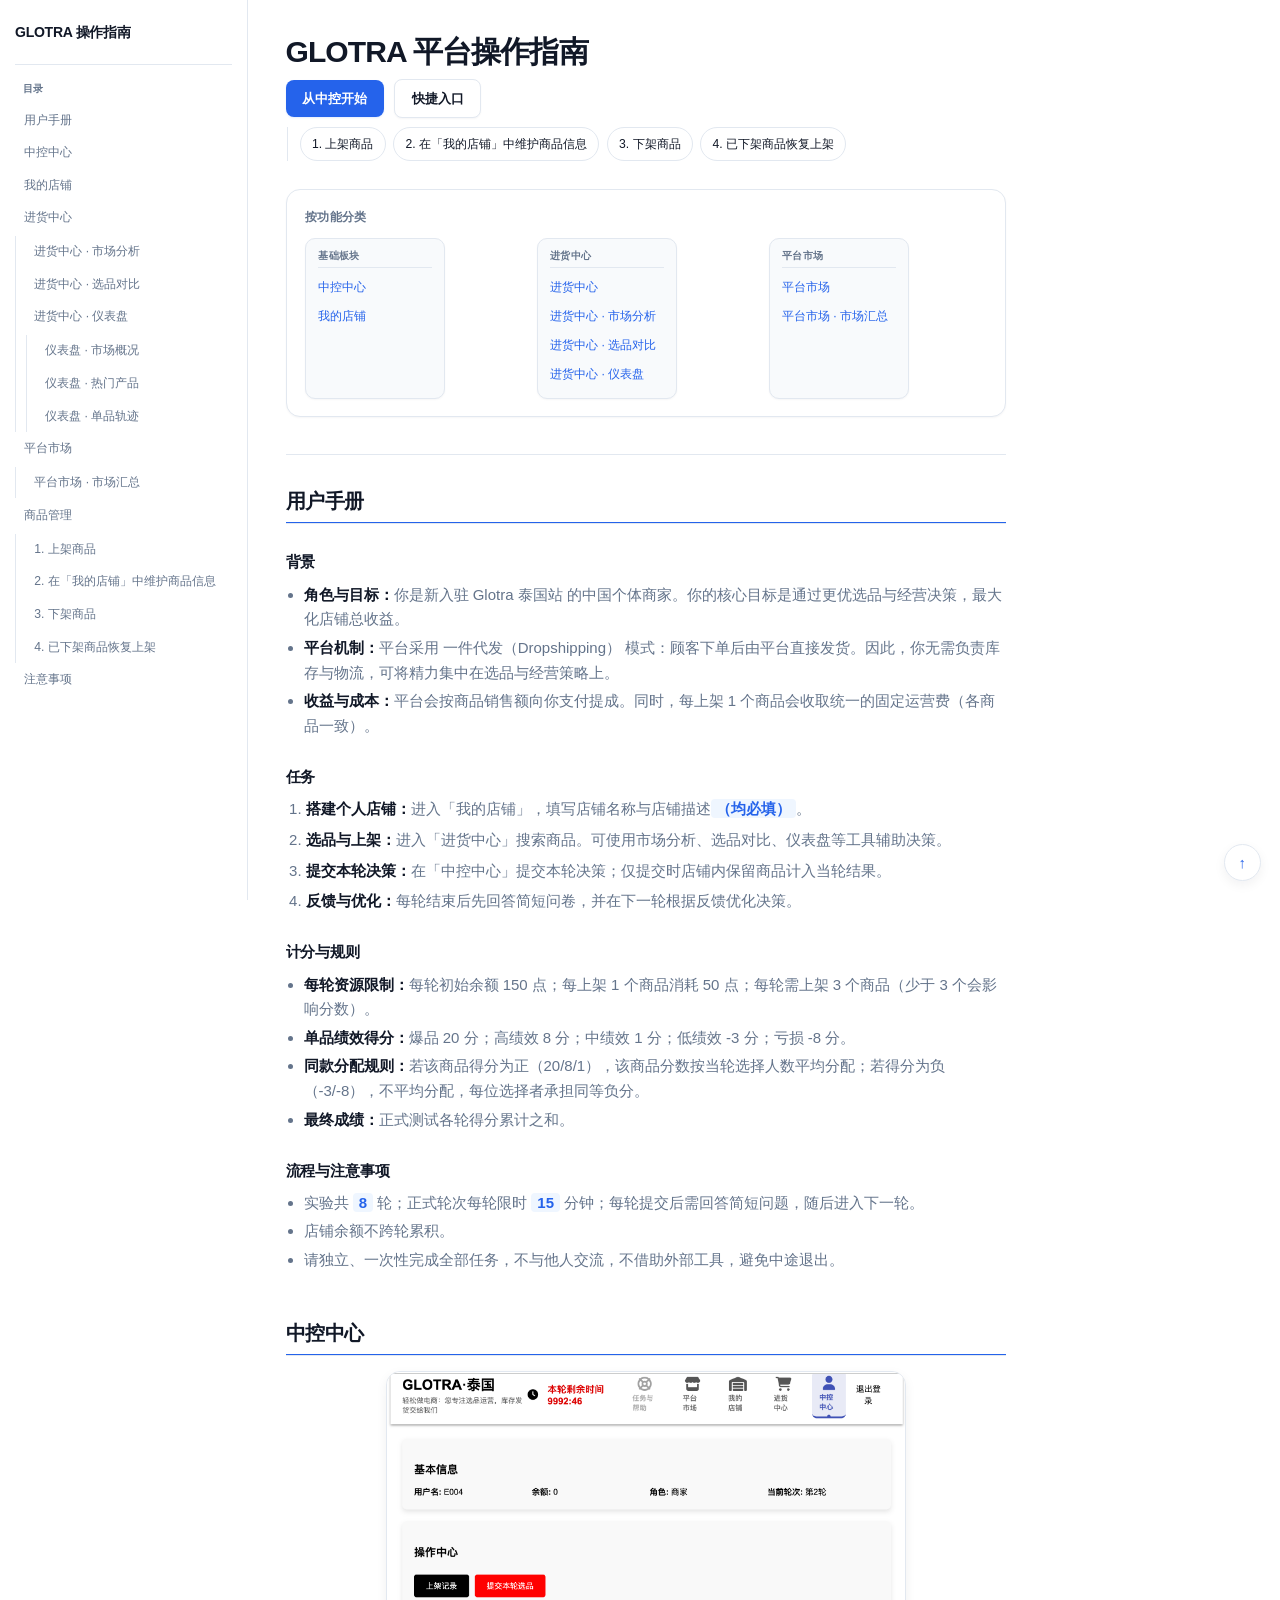
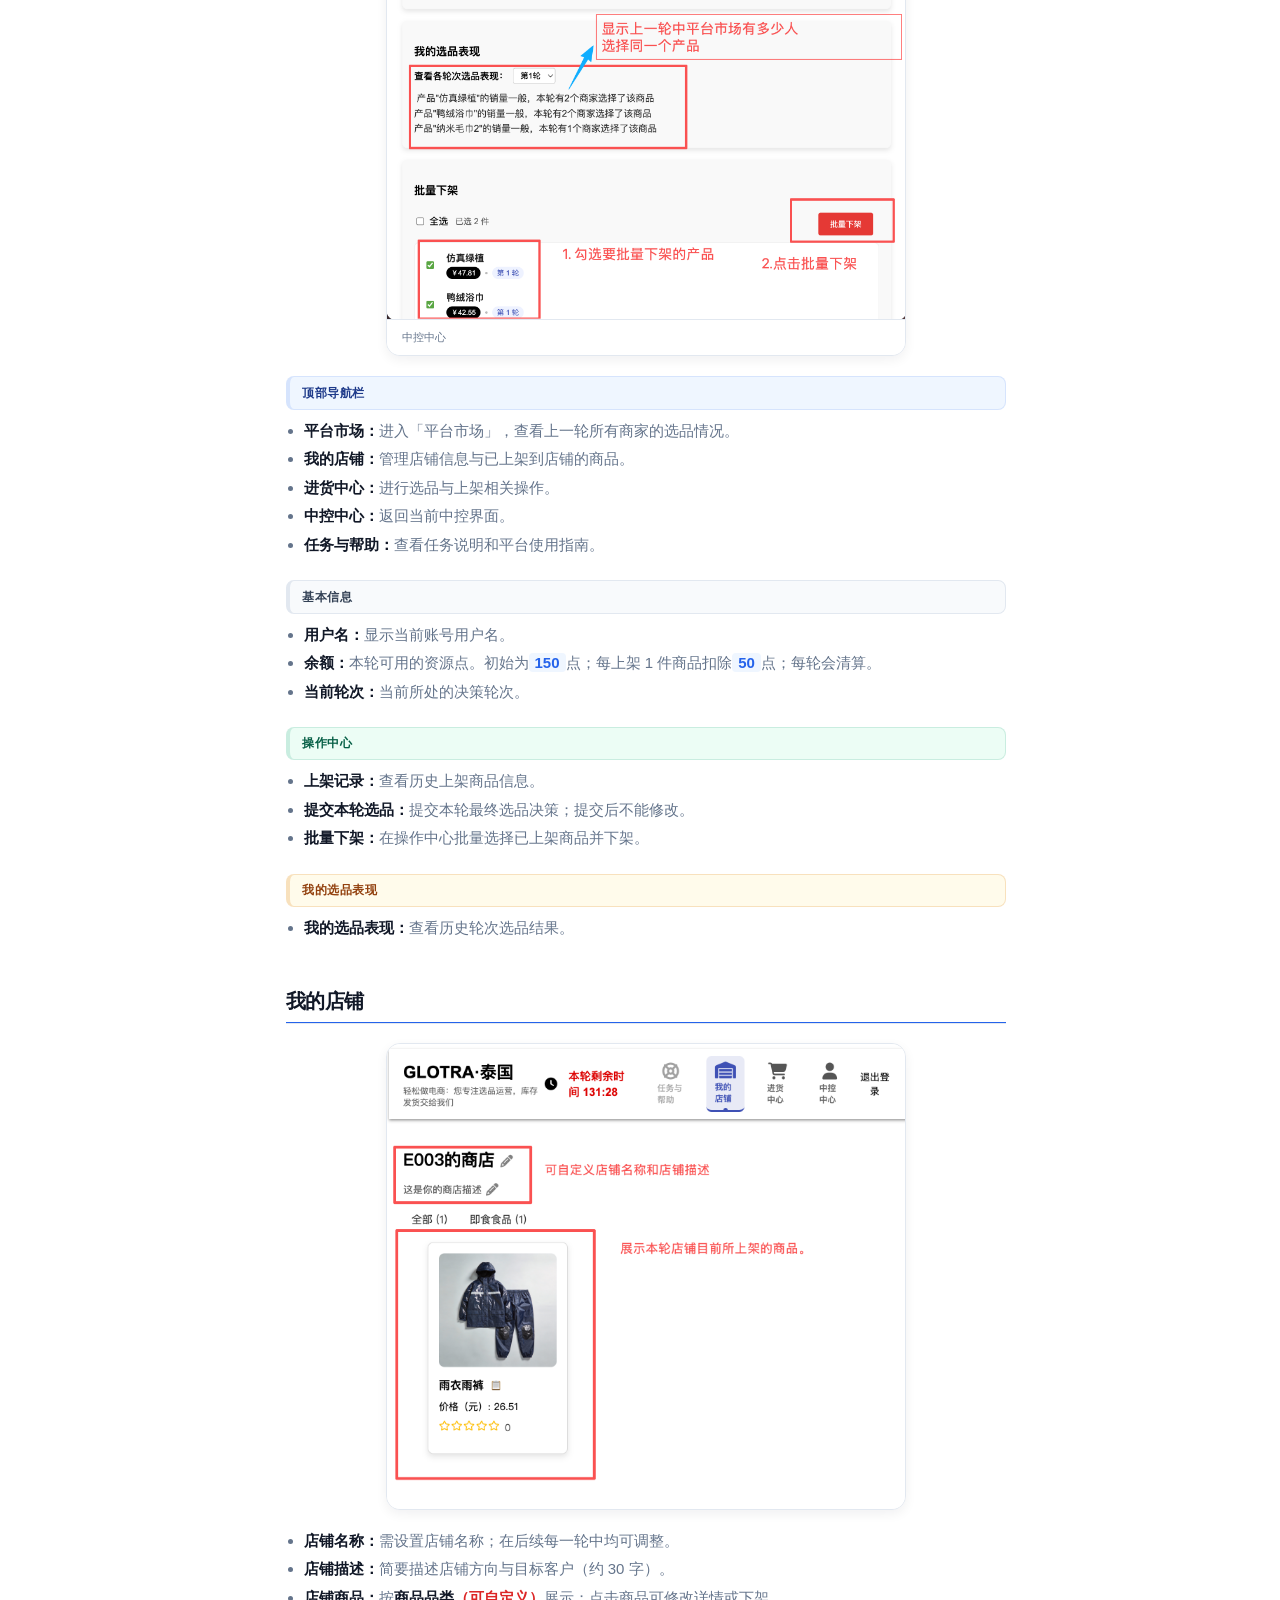
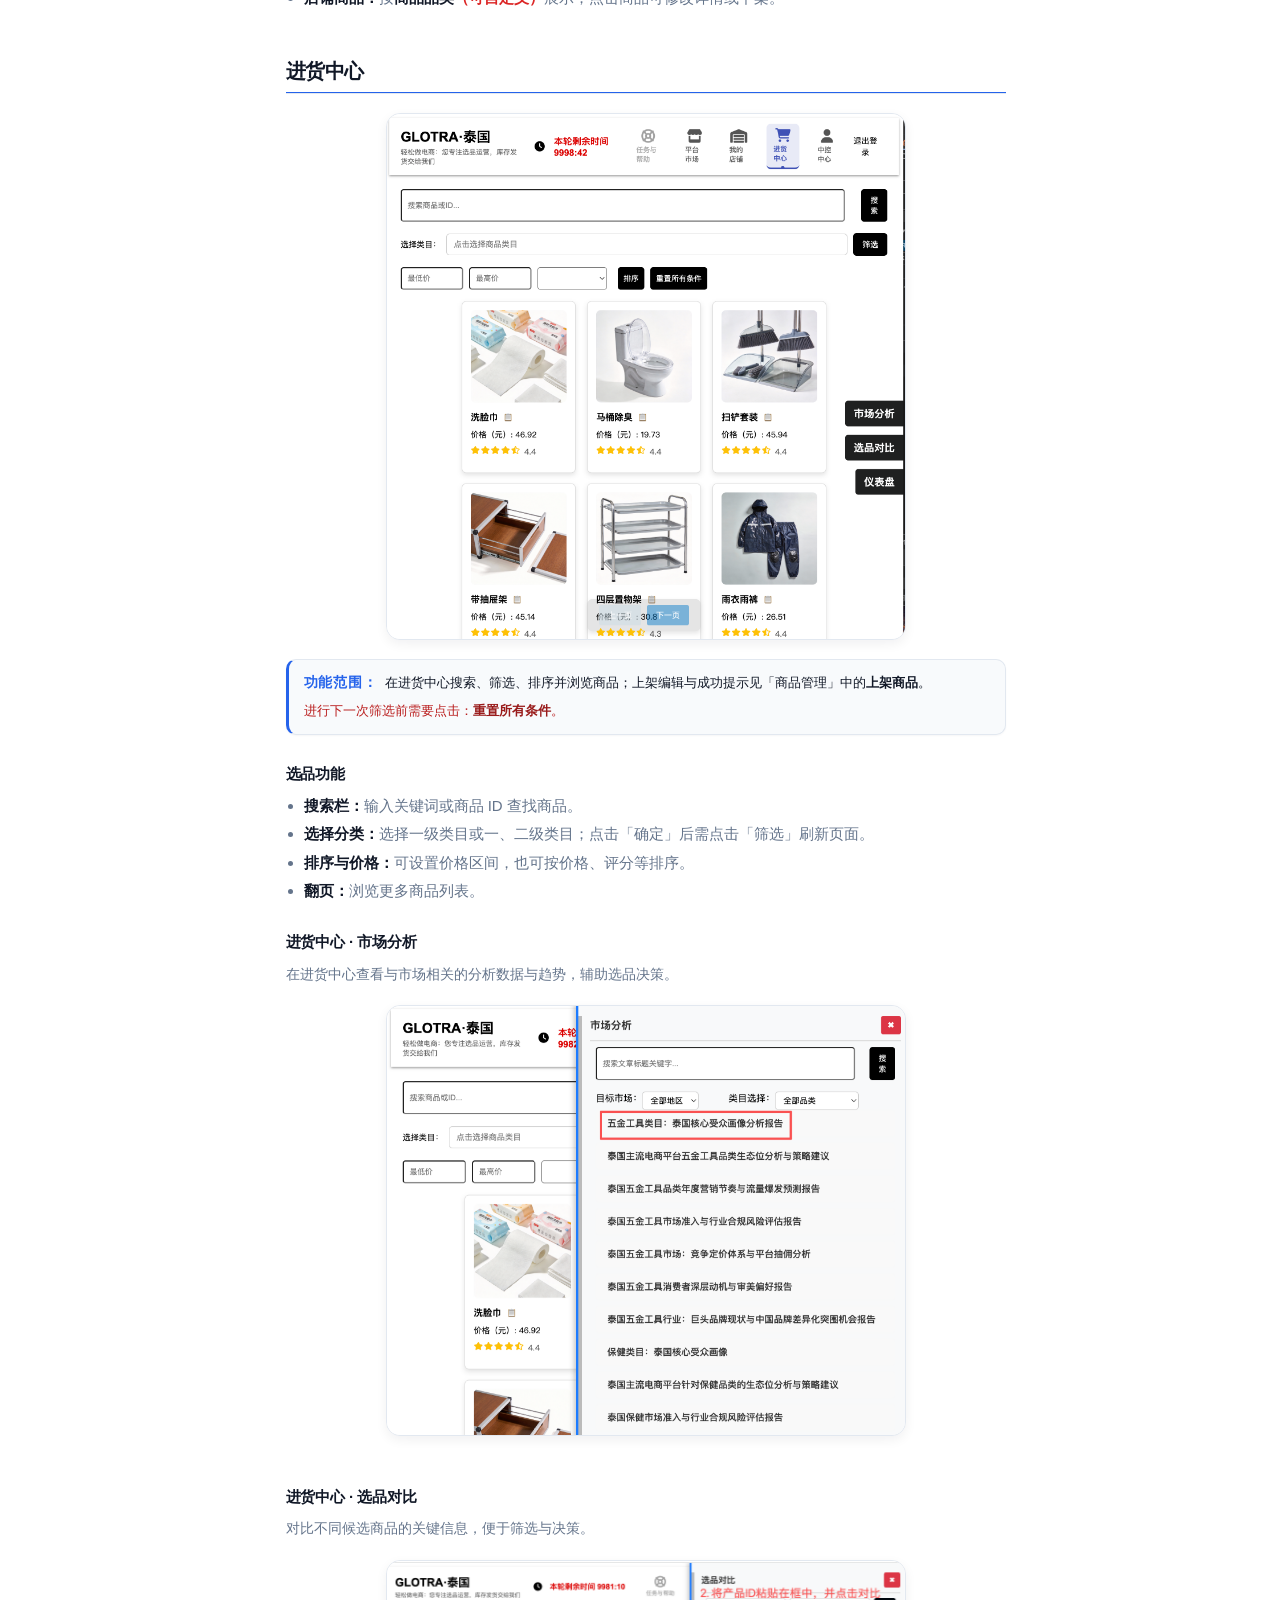
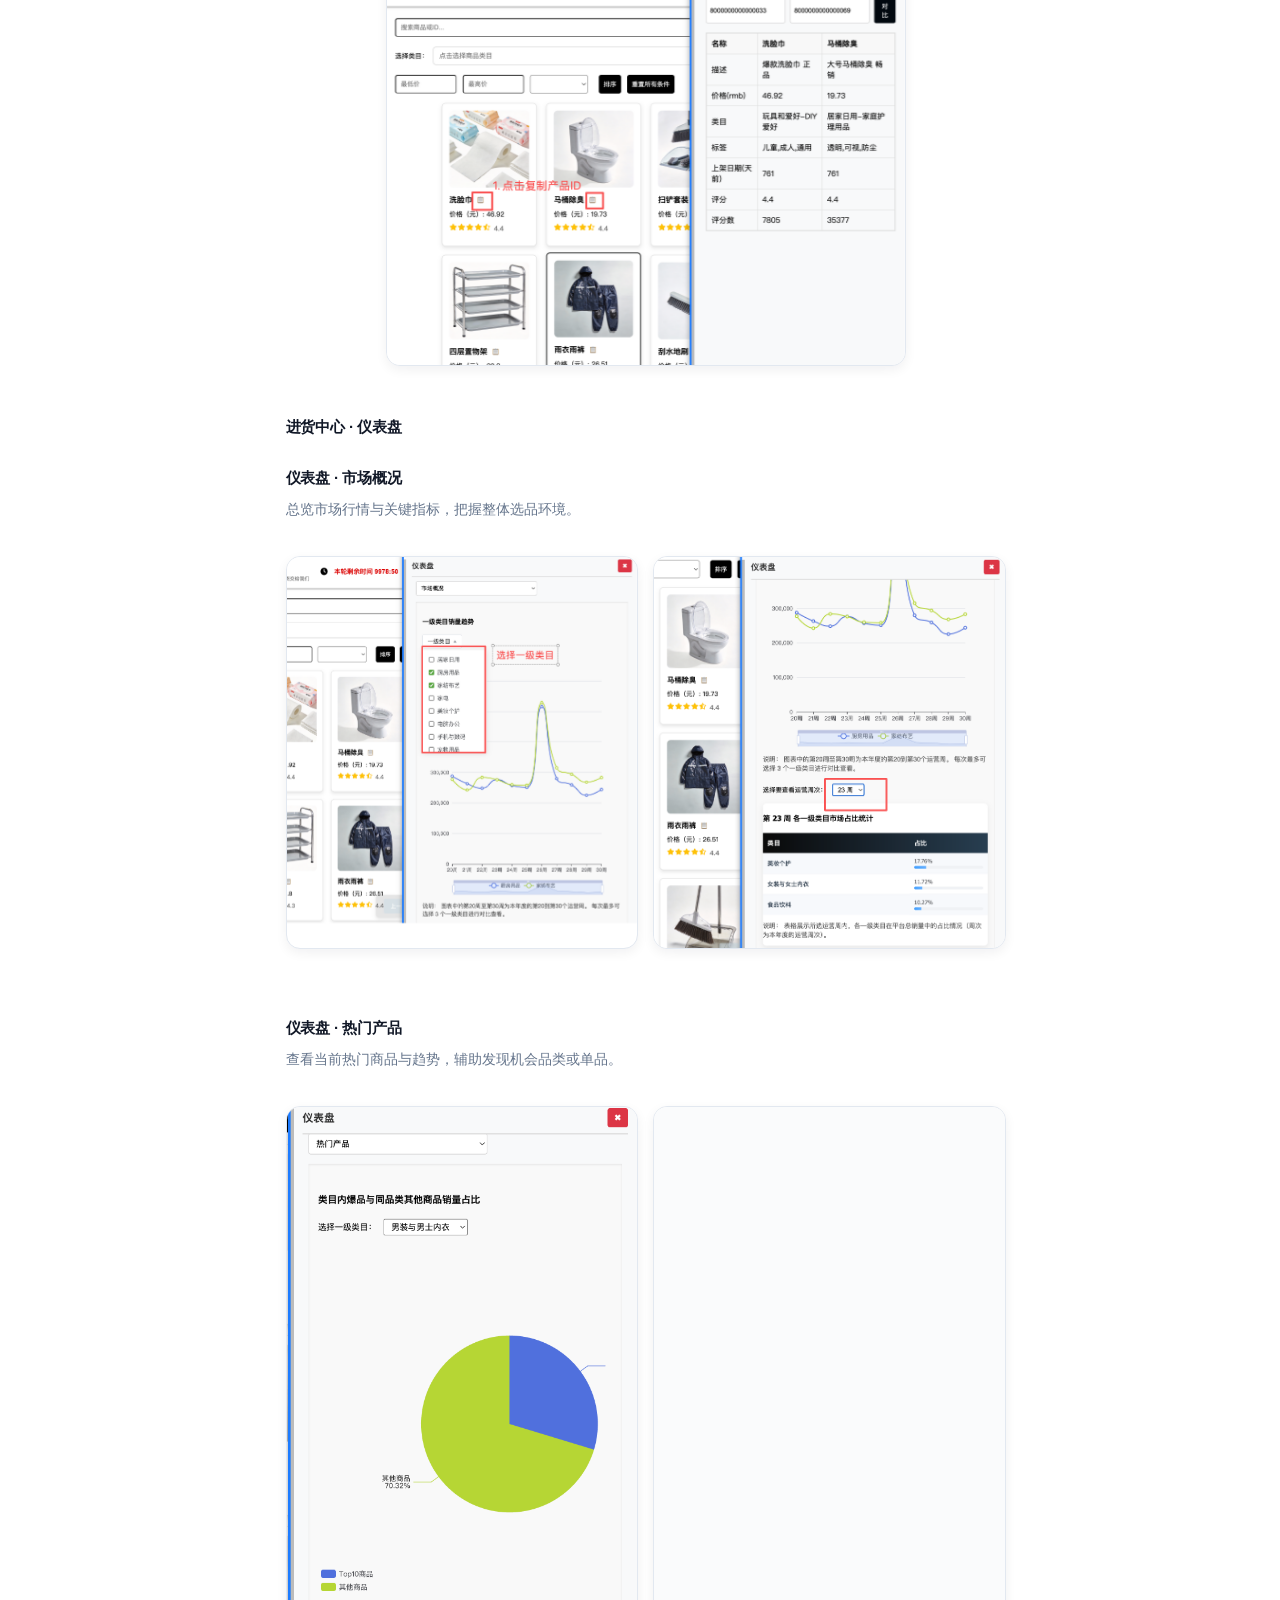
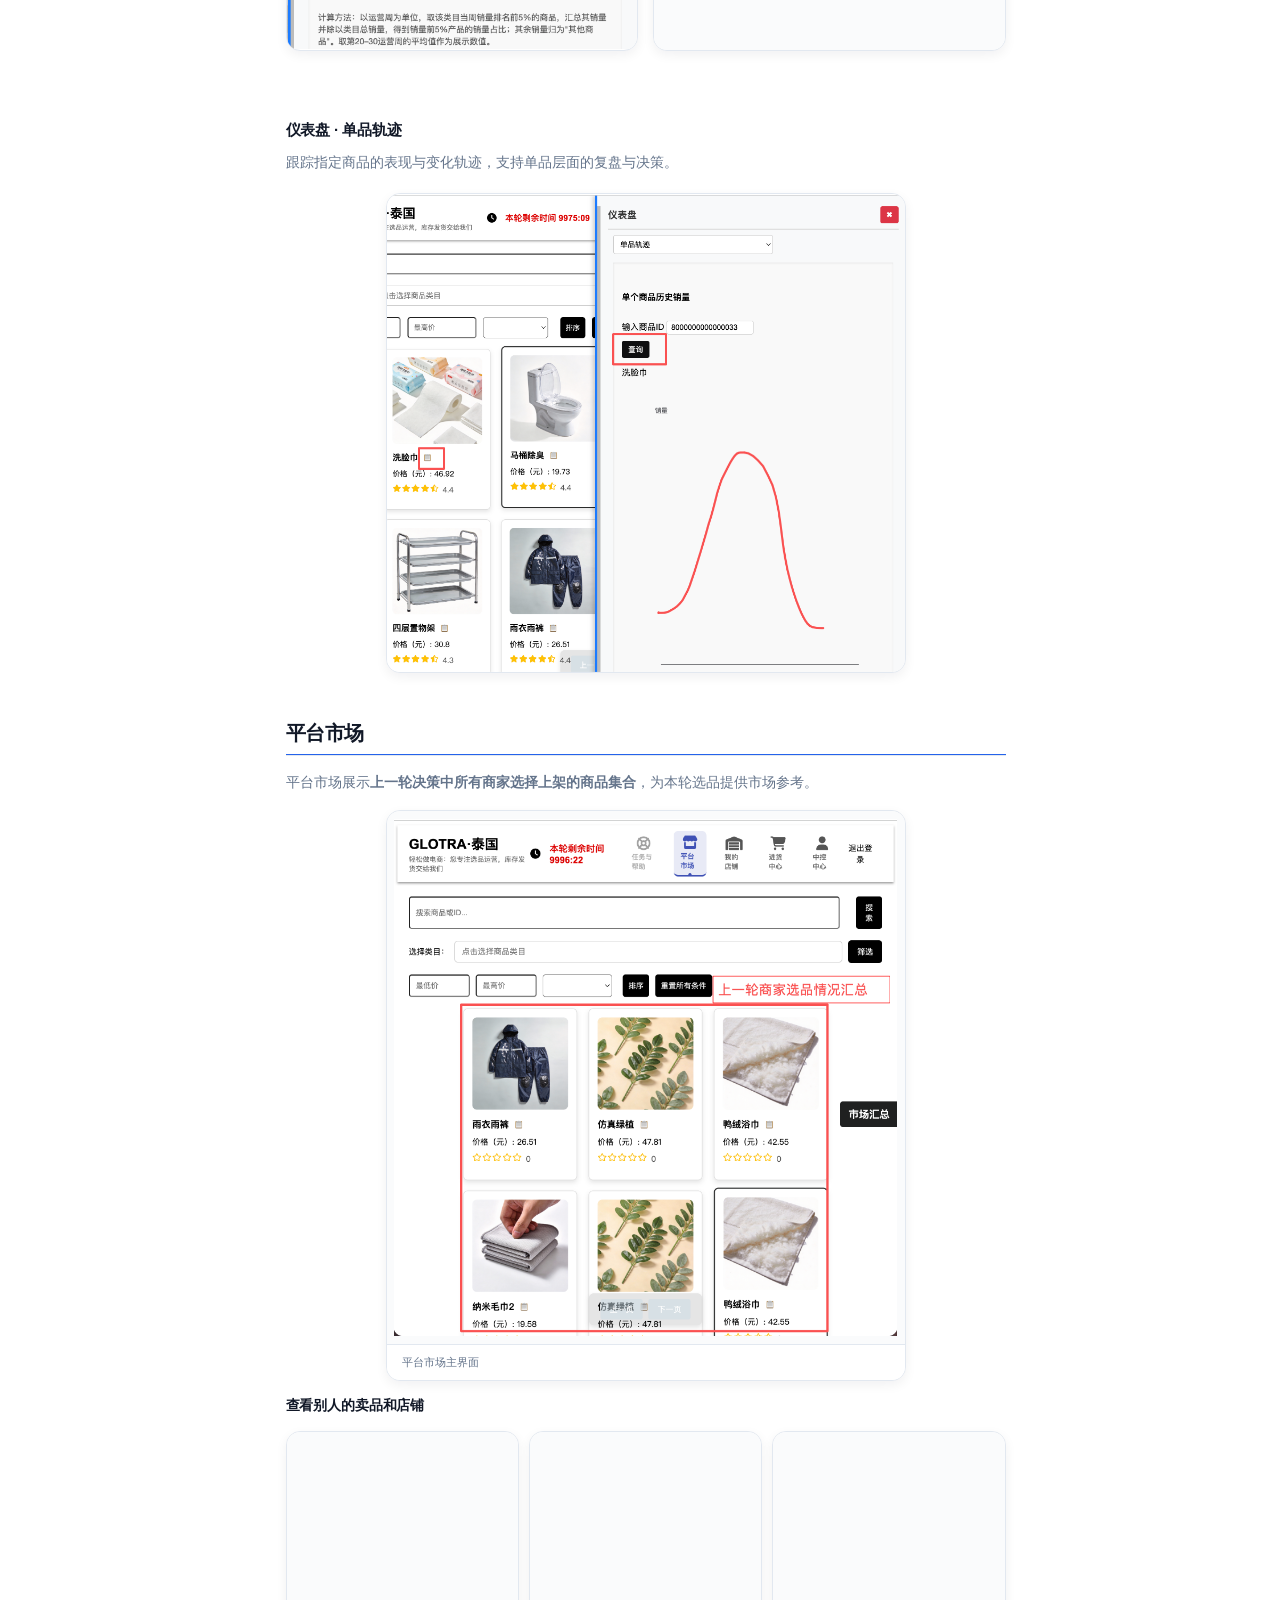
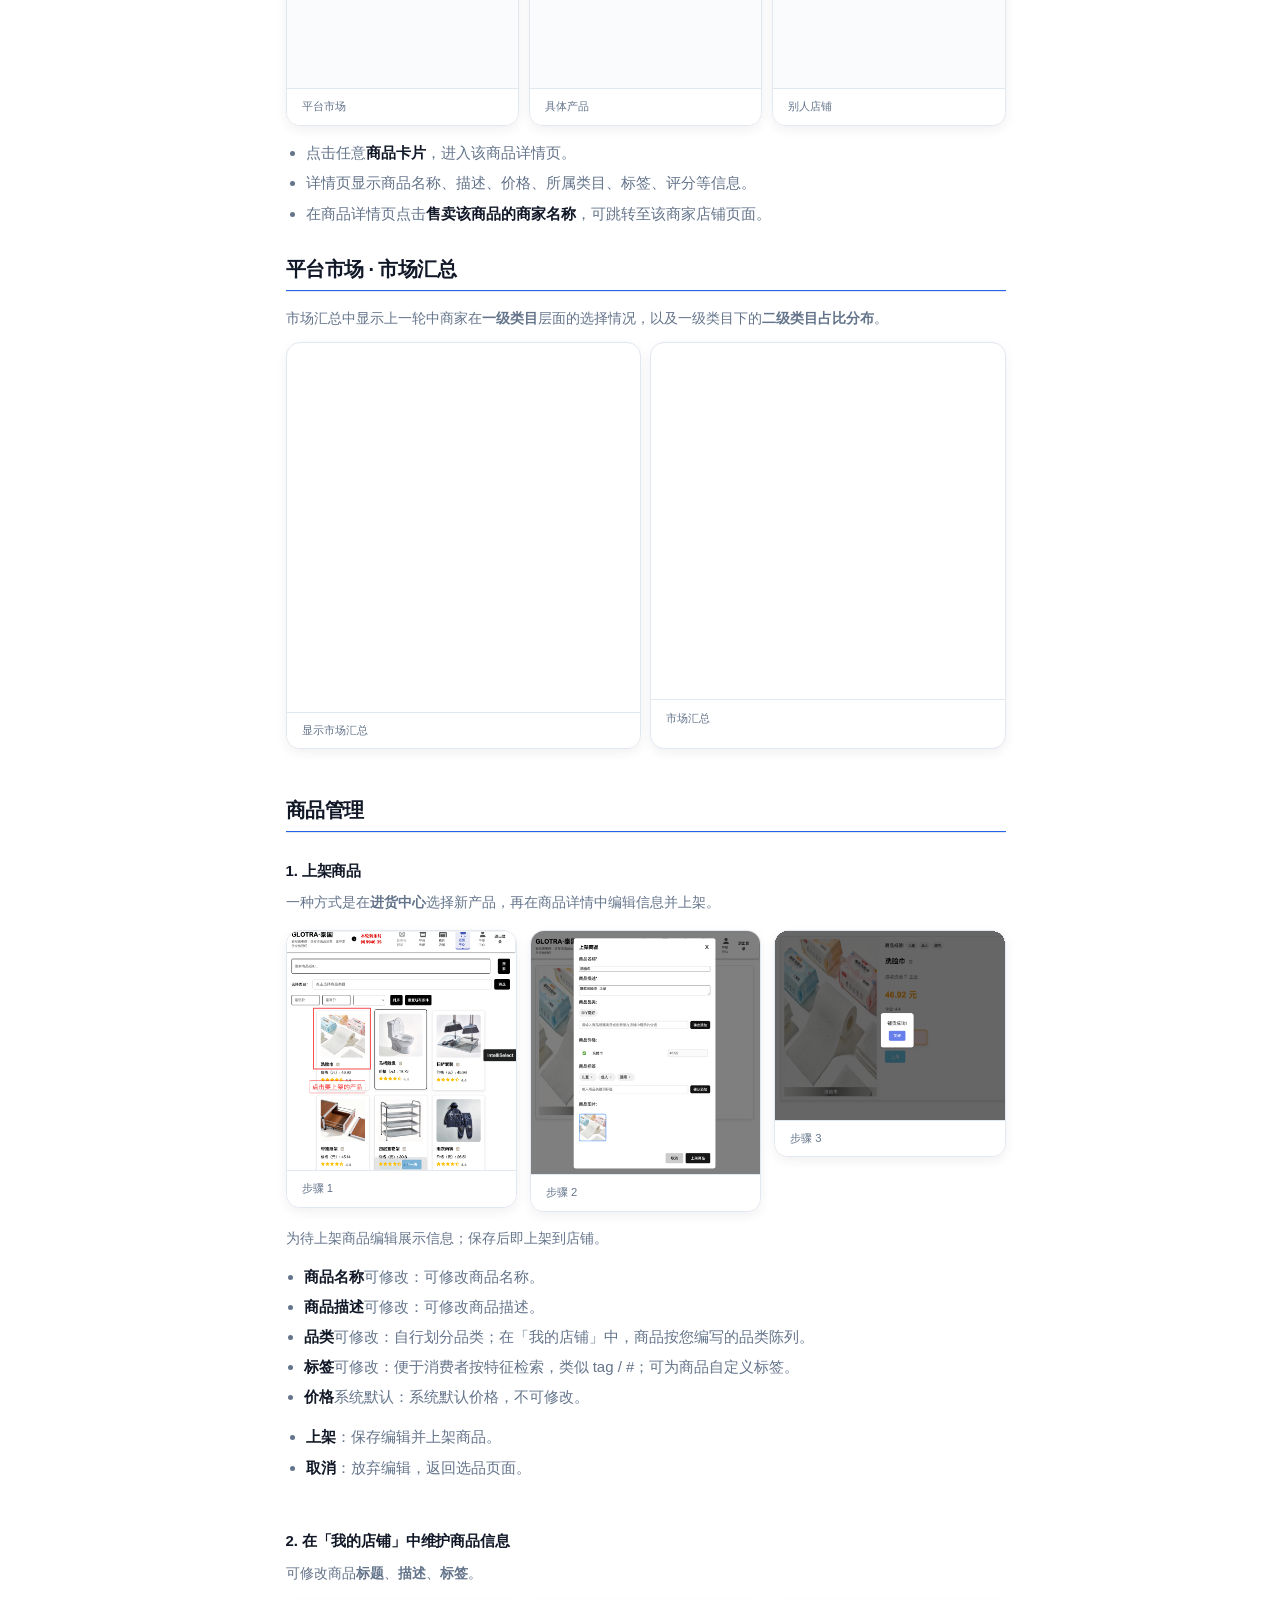
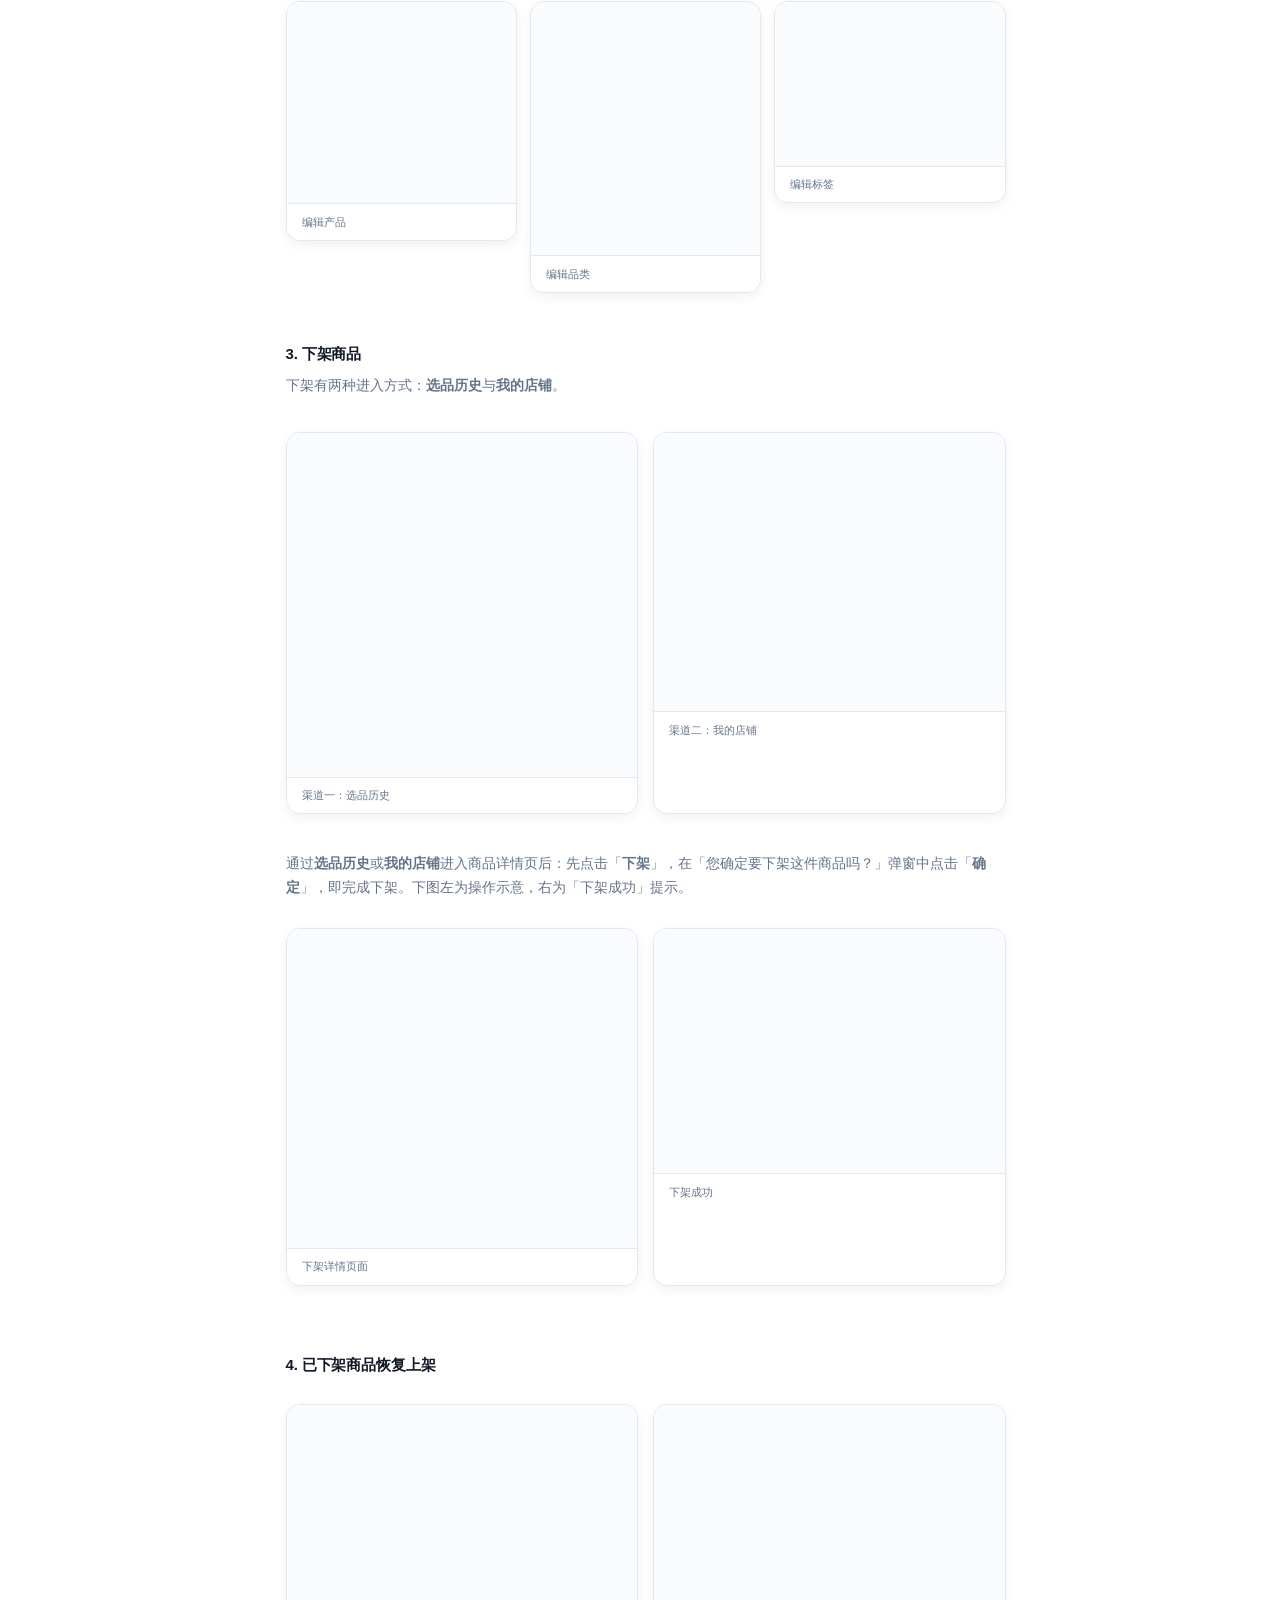
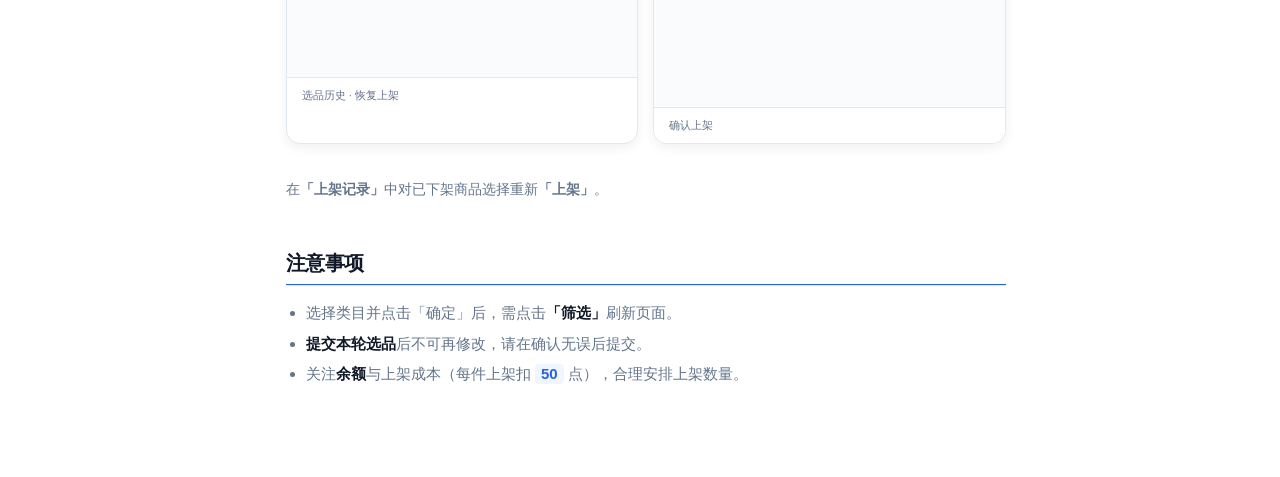
==== commit 81e010d4: "Update docs_static" ====
--- a/docs_static/no-ai-market.html
+++ b/docs_static/no-ai-market.html
@@ -3,7 +3,7 @@
   <head>
     <meta charset="utf-8" />
     <meta name="viewport" content="width=device-width, initial-scale=1" />
-    <title>GLOTRA 平台操作指南（无 AI · 有平台市场）</title>
+    <title>GLOTRA 平台操作指南</title>
     <link rel="stylesheet" href="assets/css/manual.css" />
   </head>
   <body>
@@ -11,7 +11,7 @@
       <aside class="nav-wrap" id="navWrap" aria-label="页面导航">
         <div class="nav-brand">
           GLOTRA 操作指南
-          <small>无 AI · 有平台市场</small>
+          <small></small>
         </div>
         <nav aria-label="页面目录">
           <p class="nav-toc-label">目录</p>
@@ -260,7 +260,7 @@
 
           <section id="procurement-dashboard" data-manual="procurementAnalytics">
             <h3>进货中心 · 仪表盘</h3>
-            <figure class="figure">
+            <figure class="figure" hidden>
               <div class="figure-pair__media">
                 <img
                   class="figure-pair__img"
